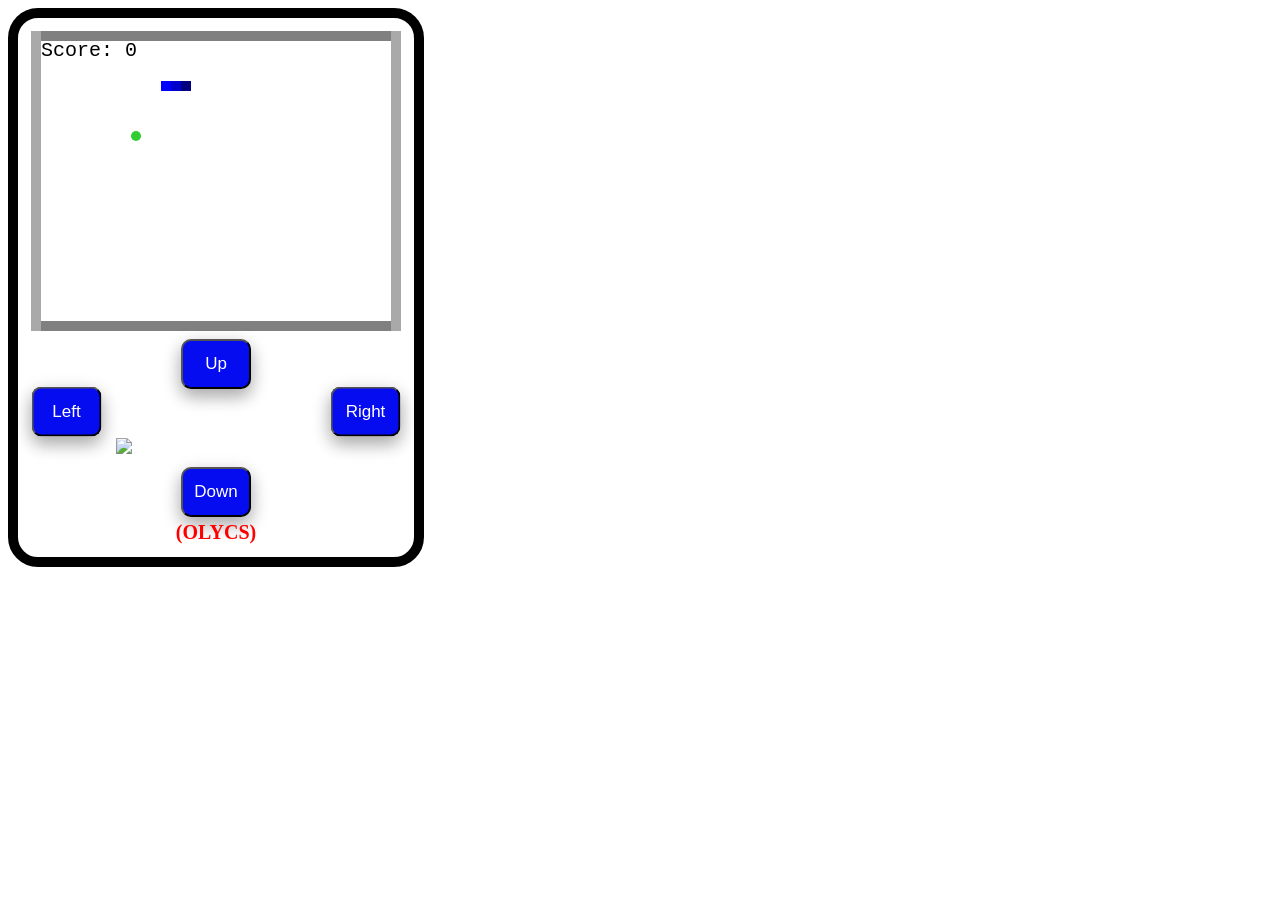
==== index.html @ d9dbe457 "Rename SnakeGame.html to index.html" ====
<!-- Created by Oceanlight -->
<!DOCTYPE html>
<html>
<head>
    <title>Snake Game</title>
    <style>
        body {
            text-align:center;
        }
        button {
            width:70px;
            height:50px;
            background-color: #050cef;
            border-radius:10px;
            color:#FFFFFF;
            text-align: center;
            font-size: 17px;
        }
        button {
          box-shadow: 0 8px 16px 0 rgba(0,0,0,0.2), 0 6px 20px 0 rgba(0,0,0,0.19);
        }
        p {
           font-size:20px;
           font-family: fantasy;
           margin:0px;
        }
        table {
            border:solid 10px black;
            border-radius:30px;
            padding:10px;
            color:red;
        }
        .first {
          transform: translate(-15%, -45%);
          margin-bottom:-20px;
          display: inline-block;
        }
        .mid {
          margin-bottom:-15px;
          margin-top:-10px;
          display: inline-block;
        }
        .last {
            transform: translate(15%, -45%);
           margin-bottom:-20px;
           display: inline-block;
        }
        .AP {
            position: absolute;
            width: 300px;
            height: 115px;
            left: 64px;
            top: 265px;
            display:inline-block;
        }
    </style>
</head>
<body id="Bodys">
    <!-- add this to body tag to disable scrolling:
    scroll="no" style="overflow: hidden" -->
        <table id=Table>
        <tr>
            <th>
                <canvas id="canvas" width="370" height="300" ></canvas>
            </th>
        </tr>
        <tr>
            <th>
                <button id="up" onclick="up()" style="margin-bottom:20px">Up</button><br />
                <button class="first" id="left" onclick="left()" style="margin-right:0px">Left</button>
                <img class="mid" src="https://1.bp.blogspot.com/-qqUxJnW2wKQ/XgIuj7jr20I/AAAAAAAAADY/0uGsP72a6ngSUPjOrxGImH3qEtaG9jkGgCLcBGAsYHQ/s1600/VenomOcean.png" width="200px">
                <button class="last" id="right" onclick="right()" style="margin-left:0px">Right</button><br />
            </th>
        </tr>
        <tr>
            <th>
                <button id="down" onclick="down()" style="margin-top:20px">Down</button>
            </th>
        </tr>
        <tr>
            <th>
                <p id="highScore">(OLYCS)</p>
            </th>
        </tr>
    </table>
    <script src="https://code.jquery.com/jquery-2.1.0.js"></script>
    
    <script>
        
        // to clear localStorage
        // localStorage.removeItem("highScore");
        
            var highScore = 0;
            // if a list is stored
            if (localStorage.highScore) {
                highScore = parseInt(localStorage.highScore);
                document.getElementById("highScore").innerHTML="High Score : "+ highScore;
            }
            
            
            let P=document.createElement("p");
                P.innerHTML="Try Again";
                P.style.width="200px";
                P.style.height="40px"
                P.style.fontSize="30px";
                P.style.fontFamily="fantasy";
                P.style.position="absolute";
                P.style.display="inline-block";
                P.style.left="113px";
                P.style.top="413px";
                P.style.color="#ffffff";
                P.style.border="solid 3px green";
                P.style.borderRadius="50%";
                P.style.backgroundColor="rgb(38,38,38)";
                P.style.userSelect="none";
                P.onclick=newGame;
            // Easy button
            let Radio=document.createElement("input");
                Radio.type="radio";
                Radio.name="Speed";
                Radio.value="1";
                Radio.style.width="50px";
                Radio.style.height="25px"
                Radio.style.fontSize="5px";
                Radio.style.position="absolute";
                Radio.style.display="inline-block";
                Radio.style.left="120px";
                Radio.style.top="620px";
                Radio.style.border="10px";
            // Medium button
            let Radio1=document.createElement("input");
                Radio1.style.cssText=Radio.style.cssText;
                Radio1.type="radio";
                Radio1.name="Speed";
                Radio1.value="2";
                Radio1.checked=true;
                Radio1.style.top="650px";
            // Hard button
            let Radio2=document.createElement("input");
                Radio2.style.cssText=Radio.style.cssText;
                Radio2.type="radio";
                Radio2.name="Speed";
                Radio2.value="3";
                Radio2.style.top="680px";
            // Easy selector
            let Mode=document.createElement("p");
                Mode.style.cssText=P.style.cssText;
                Mode.innerHTML="Easy";
                Mode.style.width="100px";
                Mode.style.height="30px"
                Mode.style.fontSize="25px";
                Mode.style.fontFamily="Consolas, monaco, monospace";
                Mode.style.left="170px";
                Mode.style.top="620px";
                Mode.style.color="#0000FF";
                Mode.style.border="none";
                Mode.style.backgroundColor="white";
            // Normal selector
            let Mode1=document.createElement("p");
                Mode1.style.cssText=Mode.style.cssText;
                Mode1.innerHTML="Normal";
                Mode1.style.top="650px";
            // Hard selector
            let Mode2=document.createElement("p");
                Mode2.style.cssText=Mode.style.cssText;
                Mode2.innerHTML="Hard";
                Mode2.style.top="680px";
            // Speed icon
            let Speed=document.createElement("p");
                Speed.style.cssText=Mode.style.cssText;
                Speed.style.fontSize="30px"
                Speed.innerHTML="Speed :";
                Speed.style.top="590px";
                Speed.style.left="10px";
                Speed.style.width="140px";
                
        // Button event handlers
            let up = function () {
                snake.setDirection("up")
            }
        
            let left = function () {
                snake.setDirection("left")
            }

            let right = function () {
                snake.setDirection("right")
            }

            let down = function () {
                snake.setDirection("down")
            }
        
    
        // Set up canvas
        let canvas = document.getElementById("canvas")
        let ctx = canvas.getContext("2d")
        
        // Get width and height of canvas element
        let width = canvas.width
        let height = canvas.height
        
        // Work out the width and height in blocks
        let blockSize = 10
        let widthInBlocks = width / blockSize
        let heightInBlocks = height / blockSize
        
        // Set score to 0
        var score = 0
        
        // Set the starting score for the background change easter egg
        let kEasterEgg = 15
        
        let backgroundChange = function () {
            // Day to night color gradient array
            let sunset = ["GhostWhite", "Lavender", "Thistle", "MediumPurple", "SlateBlue", "DarkSlateBlue", "DarkBlue", "MidnightBlue"]
            
            // Night to day color gradient array
            let sunrise = ["MidnightBlue", "DarkBlue", "DarkSlateBlue", "SlateBlue", "MediumPurple", "Thistle", "Lavender", "GhostWhite"]
            
            // This is an easter egg (activated in the drawBorder function between score === 15 and 30)
            // Every time an apple is eaten the 'sunset' progresses by one color, changing the background of the game
            if (score <= kEasterEgg + 7) {
                ctx.fillStyle = sunset[score - kEasterEgg]
                ctx.fillRect(0, 0, width, height)
                // When the player reaches 23, the 'sunrise' progresses every time an apple is eaten
            } else if (score >= kEasterEgg + 8) {
                ctx.fillStyle = sunrise[score - (kEasterEgg + 8)]
                ctx.fillRect(0, 0, width, height)
            }
        }
        
        
        
        // Draw a border
        let drawBorder = function () {
            // When score is between 15 and 30, activate the background change
            if (score >= kEasterEgg && score <= kEasterEgg + 15) {
                backgroundChange()
            }

            // Draw a 10px thick border
            ctx.fillStyle = "Gray"
            ctx.fillRect(0, 0, width, blockSize)
            ctx.fillRect(0, height - blockSize, width, blockSize)
            ctx.fillStyle = "DarkGray"
            ctx.fillRect(0, 0, blockSize, height)
            ctx.fillRect(width - blockSize, 0, blockSize, height)
        }
    
        // Draw the current score in top-left corner of canvas
        let drawScore = function () {
            ctx.font = "20px Courier"
            ctx.fillStyle = "Black"
            // set the aligning coordinates to top left corner of text
            ctx.textAlign = "left"
            ctx.textBaseline = "top"
            ctx.fillText("Score: " + score, blockSize, blockSize)
        }
    
        // Clear interval and draw "Game Over" in center of canvas
        let gameOver = function () {
            
            // Set collided to true so that the gameLoop stops being called
            collided = true
            
            ctx.font = "60px Courier"
            ctx.fillStyle = "Black"
            // set the aligning coordinates to the center of text
            ctx.textAlign = "center"
            ctx.textBaseline = "middle"
            // display the game over text
            ctx.fillText("Game Over", width / 2, height / 2)
            
            // display difficulty selectors
            document.getElementById("Table").appendChild(P);
            document.getElementById("Bodys").appendChild(Radio);
            document.getElementById("Bodys").appendChild(Radio1);
            document.getElementById("Bodys").appendChild(Radio2);
            document.getElementById("Bodys").appendChild(Mode);
            document.getElementById("Bodys").appendChild(Mode1);
            document.getElementById("Bodys").appendChild(Mode2);
            document.getElementById("Bodys").appendChild(Speed);
        }
        
        // To draw a circle
        let circle = function (x, y, radius, isFilled) {
            ctx.beginPath()
            ctx.arc(x, y, radius, 0, Math.PI * 2 , true)
            if (isFilled === true) {
                ctx.fill()
            } else {
                ctx.stroke()
            }
        }
    
        // The Block constructor - create a block object in (imaginary) grid
        let Block = function (col, row) {
            this.col = col
            this.row = row
        }
            
        // Draw a square at the block's location
        Block.prototype.drawSquare = function (color) {
            var x = this.col * blockSize
            var y = this.row * blockSize
            ctx.fillStyle = color
            ctx.fillRect(x, y, blockSize, blockSize)
        }
        
        // Draw a circle at the block's location
        Block.prototype.drawCircle = function (color) {
            // optional TODO: use apple image instead
            var centerX = this.col * blockSize + blockSize / 2
            var centerY = this.row * blockSize + blockSize / 2
            ctx.fillStyle = color
            circle(centerX, centerY, blockSize / 2, true)
        }
        
        // Check if block is in same location as another block
        Block.prototype.equal = function (otherBlock) {
             return this.col === otherBlock.col && this.row === otherBlock.row
        }
        
        // The Snake constructor - starts with 3-block-long snake
        let Snake = function () {
            this.segments = [
                 new Block(7, 5),
                 new Block(6, 5),
                 new Block(5, 5)
             ]
           this.direction = "right"
           this.nextDirection = "right"
        }
                   
       // Set initial colors of snake
       Snake.prototype.colors = ["Navy", "MediumBlue", "Blue"]

       // Draw a square for each segment of snake's body
       Snake.prototype.draw = function () {
           for (var i = 0; i < this.segments.length; i++) {
               // optional TODO: shade the snake
               if (i < this.segments.length / 3) {
                   this.segments[i].drawSquare(this.colors[0])
               } else if (i < this.segments.length * 2 / 3) {
                    this.segments[i].drawSquare(this.colors[1])
               } else {
                    this.segments[i].drawSquare(this.colors[2])
               }
           }
       }
                
       // Create a new head and add it to the beginning of the snake to move the snake in its current direction
       Snake.prototype.move = function() {
           var head = this.segments[0]
           var newHead
            
           this.direction = this.nextDirection
           
           if (this.direction === "right") {
               newHead = new Block(head.col + 1, head.row)
           } else if (this.direction === "left") {
               newHead = new Block(head.col - 1, head.row)
           } else if (this.direction === "down") {
               newHead = new Block(head.col, head.row + 1)
           } else if (this.direction === "up") {
               newHead = new Block(head.col, head.row - 1)
           }
                   
           if (this.checkCollision(newHead)) {
               gameOver()
               return
           }
                   
           this.segments.unshift(newHead)
                   
           // If snake is on apple, move it and increment the score
           if (newHead.equal(apple.position)) {
               score++
               apple.move()
               
               // If the score is higher than the high score, update the high score
               if (score >= highScore) {
                   highScore = score;
                   // update the local storage with the new high score
                   localStorage.highScore = highScore.toString();
                   document.getElementById("highScore").innerHTML="High Score : " + highScore;
                }
                // Speed up game every time an apple is eaten until the animationTime is 50
                if (animationTime > 80) {
                    animationTime -= 5
                }
           } else {
               // The snake's length dosen't change
               this.segments.pop()
           }
       }
                   
       // Check if snake's new head has collided with the wall or itself
       Snake.prototype.checkCollision = function(head) {
           var rightCollision = (head.col === widthInBlocks - 1)
           var leftCollision = (head.col === 0)
           var bottomCollision = (head.row === heightInBlocks - 1)
           var topCollision = (head.row === 0)
                   
           var wallCollision =  rightCollision || leftCollision || bottomCollision || topCollision
           
           var selfCollision = false
                   for (var i = 0; i < this.segments.length; i++) {
               if (head.equal(this.segments[i])) {
                   selfCollision = true
               }
           }
                   
           return wallCollision || selfCollision
       }
                   
       // Set snake's direction based on the keyboard
       Snake.prototype.setDirection = function (newDirection) {
           if (this.direction === "left" && newDirection === "right") {
           return
           } else if (this.direction === "right" && newDirection === "left") {
           return
           } else if (this.direction === "down" && newDirection === "up") {
           return
           } else if (this.direction === "up" && newDirection === "down") {
           return
           }
       
           this.nextDirection = newDirection
       }
                   
       // The Apple constructor
       let Apple = function () {
           this.position = new Block(10, 10)
       }

       // Draw the apple on the canvas at it's current location
       Apple.prototype.draw = function () {
           this.position.drawCircle("LimeGreen")
       }
       
       // Set a new random location [between the borders] for the Apple
       Apple.prototype.move = function () {
           var randomCol = Math.floor(Math.random() * (widthInBlocks - 2)) + 1
           var randomRow = Math.floor(Math.random() * (heightInBlocks - 2)) + 1
           this.position = new Block(randomCol, randomRow)
       }
       
       // Create snake and apple objects
       var snake = new Snake
       var apple = new Apple
                                 

       var collided = false
       // Set the interval at which the game runs
       var animationTime = 130
       let gameLoop = function () {
       
           if (collided === false) {
           
               ctx.clearRect(0, 0, width, height)
               drawBorder()
               drawScore()
               snake.move()
               snake.draw()
               apple.draw()
            
               // When the score reaches 5, change the snake's colors
               if (score === 5) {
                   snake.colors = ["Blue" , "Indigo", "BlueViolet"]
               // When the score reaches 10, change the snake's colors
               } else if (score === 10) {
                   snake.colors = ["Red", "Orange", "Yellow"]
               }
          
               setTimeout(gameLoop, animationTime)
           }
       
        
       }
                          
       // Start the game
       gameLoop()

       // Convert keycodes into directions
       let directions = {
           37: "left",
           38: "up",
           39: "right",
           40: "down"
       }
                   
       // The keydown event handler - handling arrow key presses
       $("body").keydown(function (event) {
         var newDirection = directions[event.keyCode]
         if (newDirection !== undefined) {
         snake.setDirection(newDirection)
         }
       })
       
       // Restart game
        function newGame(){
            if (collided === true) {
                // reset snake
                snake.segments = [
                     new Block(7, 5),
                     new Block(6, 5),
                     new Block(5, 5)
                 ]
                   snake.direction = "right"
                   snake.nextDirection = "right"
                // reset snake colors
                snake.colors = ["Navy", "MediumBlue", "Blue"]
                // reset score
                let X = 0;
                if (Radio1.checked === true) {
                    X = 130;
                }
                else if (Radio2.checked === true) {
                    X = 70;
                }
                else {
                    X = 180;
                }
                score = 0
                // reset animation time according to selected difficulty
                animationTime = X
                
                // remove the difficulty selector elements
                P.remove();
                Radio.remove();
                Radio1.remove();
                Radio2.remove();
                Mode.remove();
                Mode1.remove();
                Mode2.remove();
                Speed.remove();
                
                // set collided to false (so gameLoop can run)
                collided = false
                // rerun game loop
                gameLoop()
            }
        }
    </script>
</body>
</html>
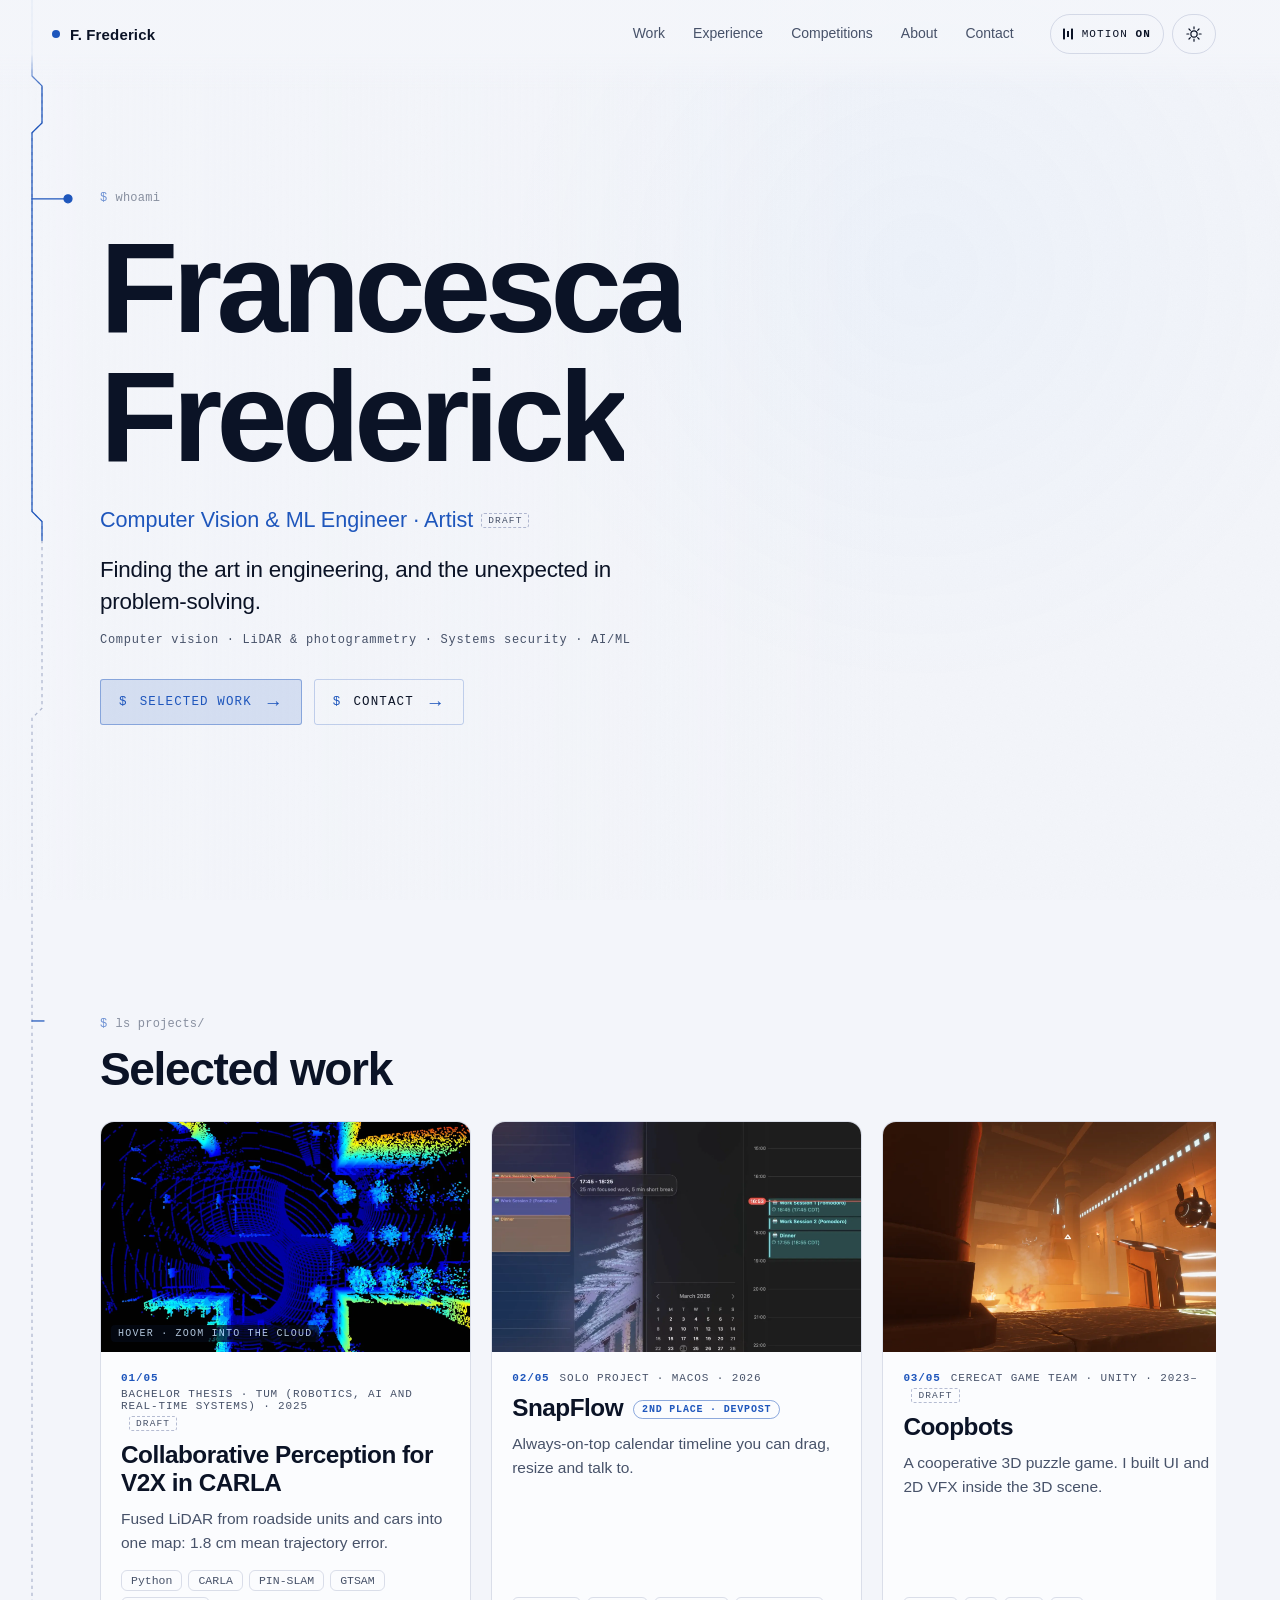
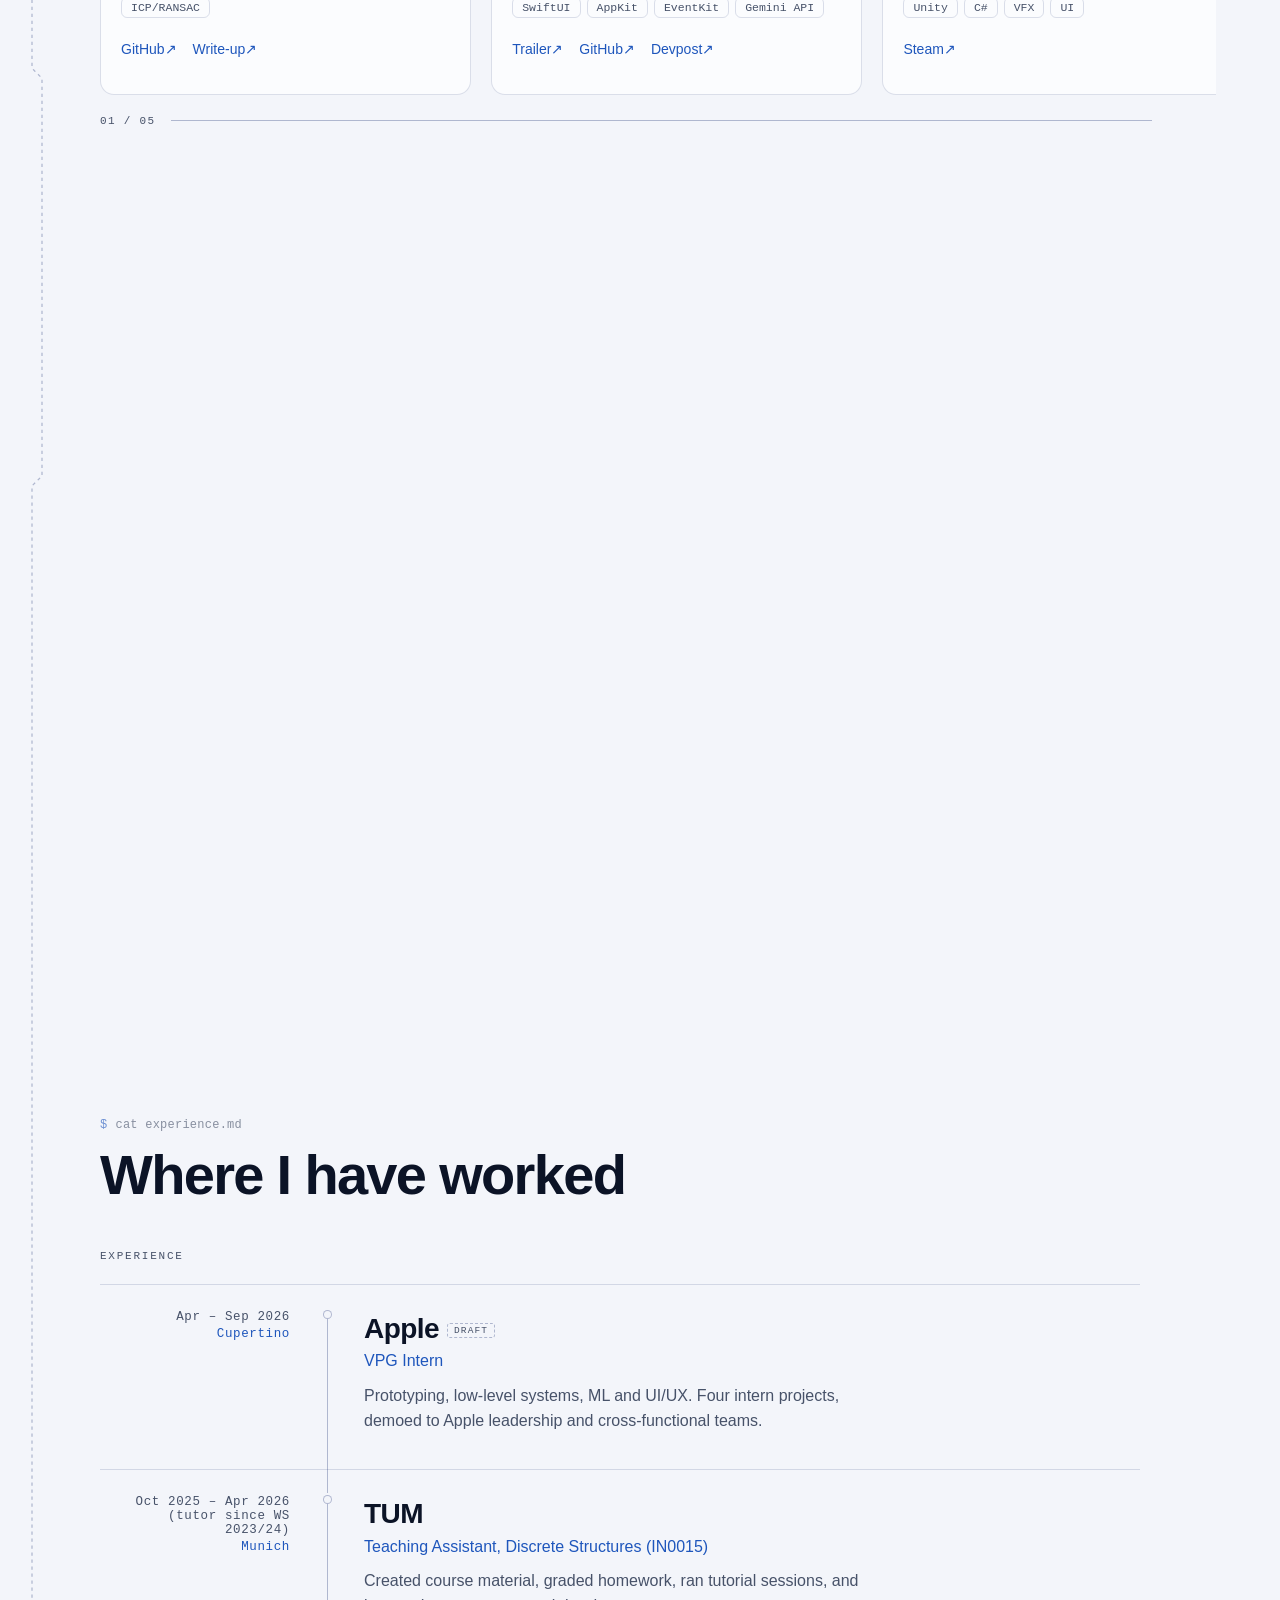
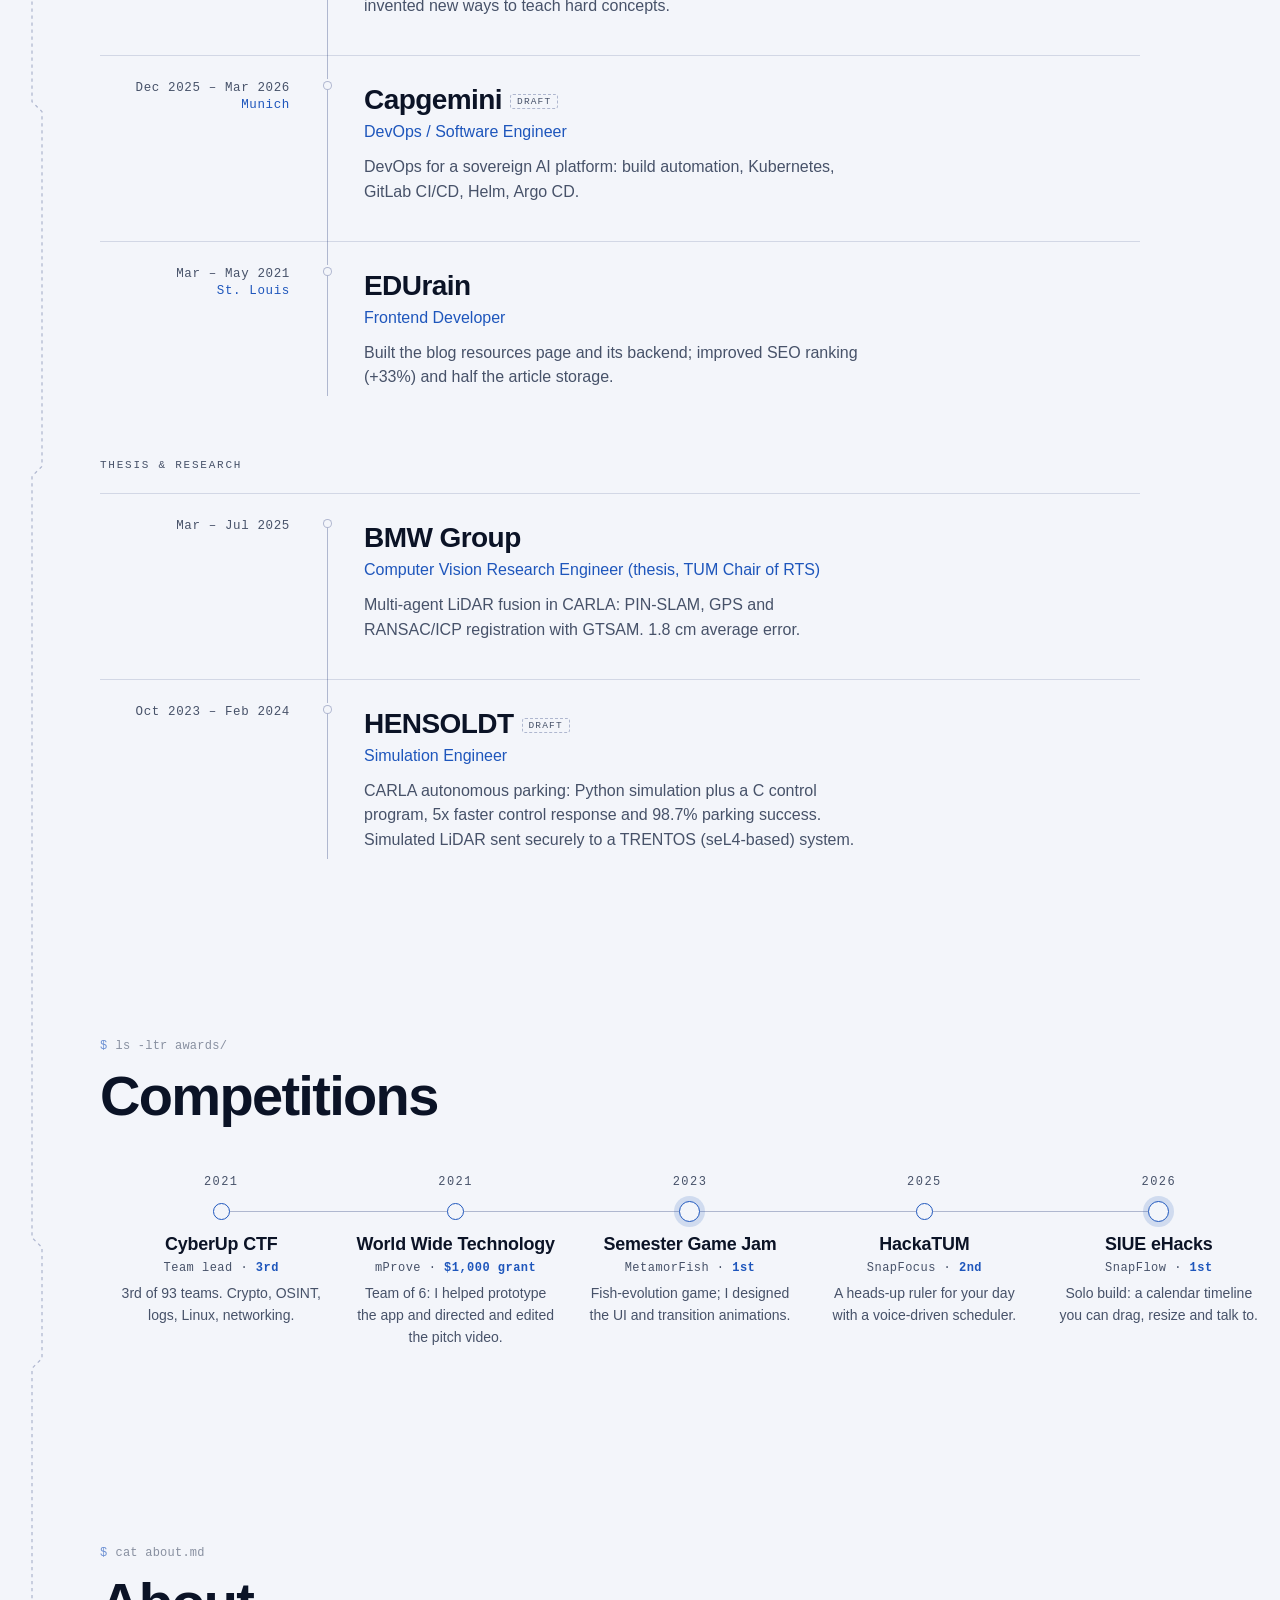
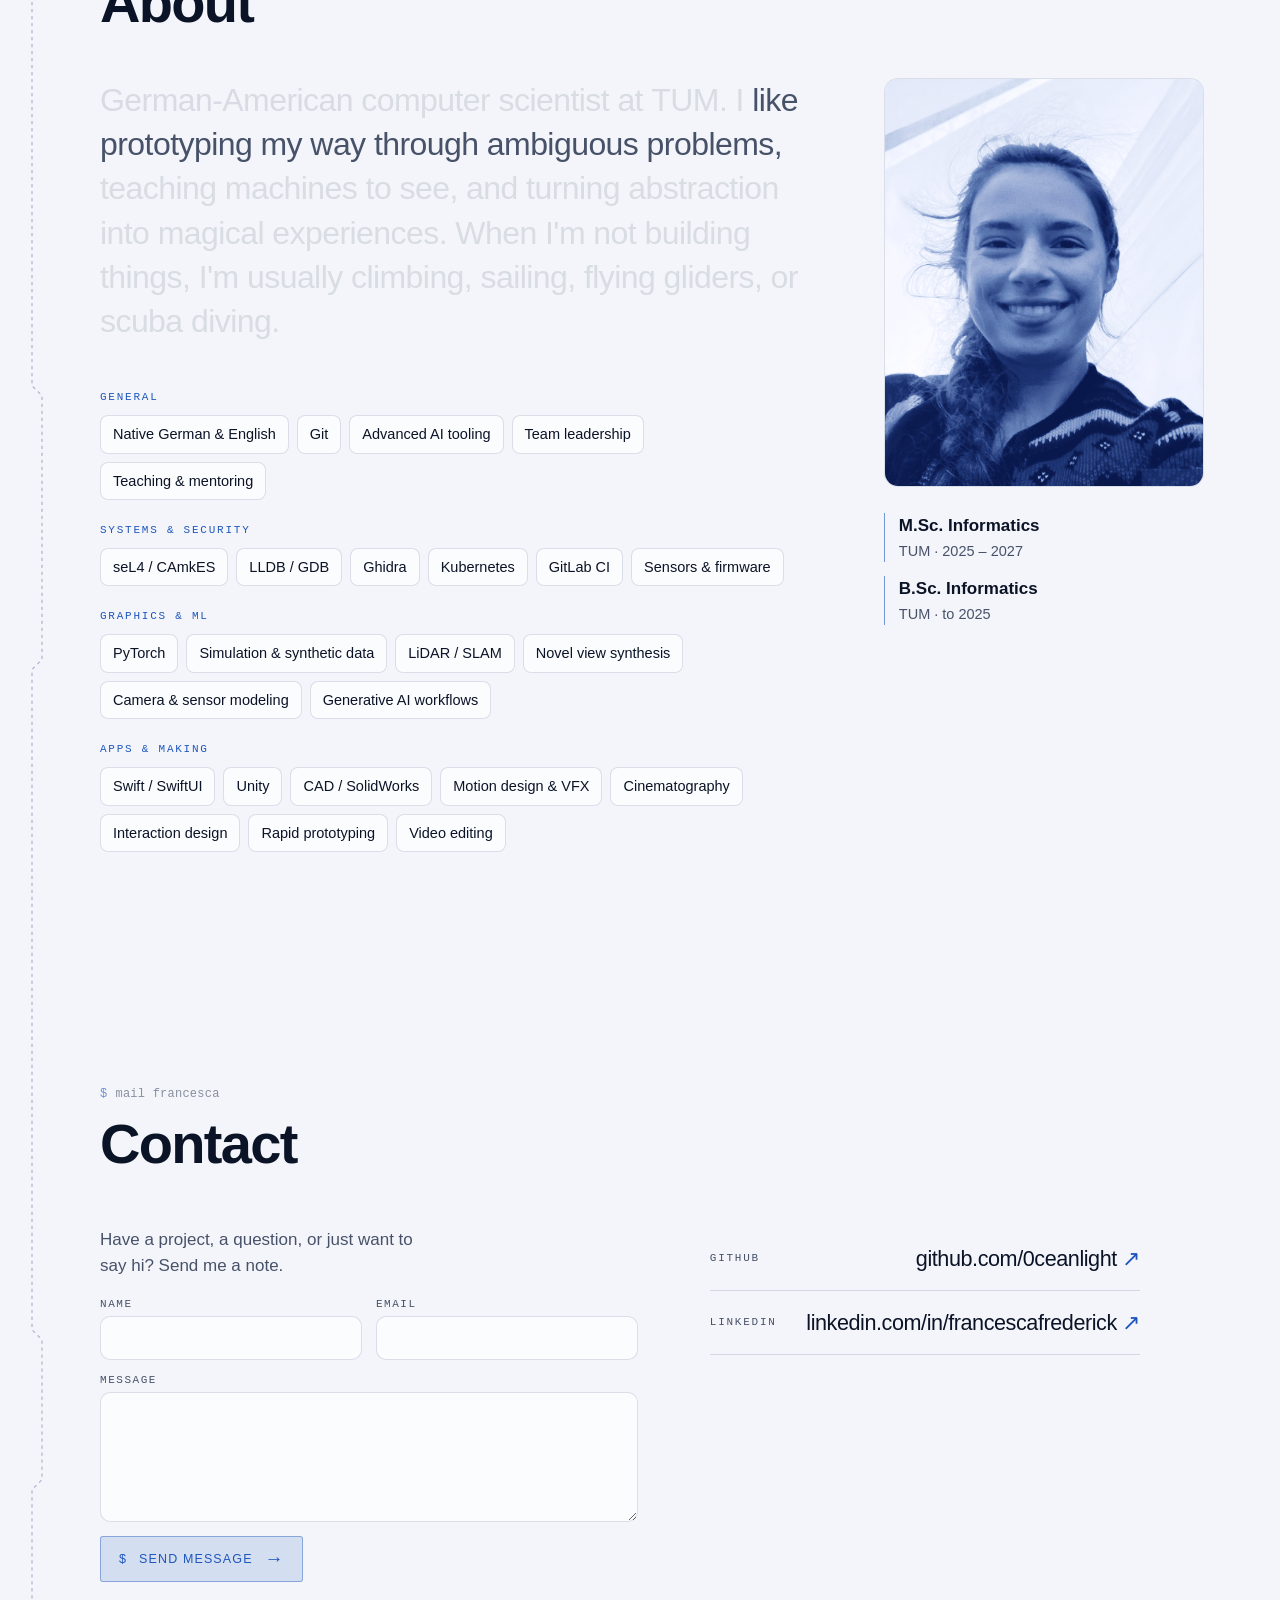
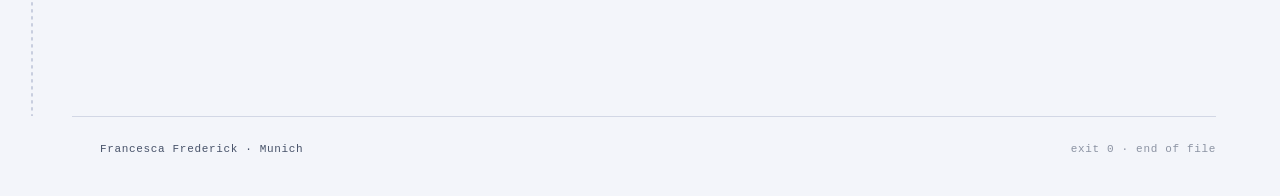
==== commit 0820a62a: "New portfolio site (Signal v4); old snake game moved to /snakegame Co-Authored-By: Claude Sonnet 5.5" ====
--- a/index.html
+++ b/index.html
@@ -1,548 +1,86 @@
-<!-- Created by Oceanlight -->
-<!DOCTYPE html>
-<html>
+<!doctype html>
+<html lang="en" data-theme="dark">
 <head>
-    <title>Snake Game</title>
-    <style>
-        body {
-            text-align:center;
-        }
-        button {
-            width:70px;
-            height:50px;
-            background-color: #050cef;
-            border-radius:10px;
-            color:#FFFFFF;
-            text-align: center;
-            font-size: 17px;
-        }
-        button {
-          box-shadow: 0 8px 16px 0 rgba(0,0,0,0.2), 0 6px 20px 0 rgba(0,0,0,0.19);
-        }
-        p {
-           font-size:20px;
-           font-family: fantasy;
-           margin:0px;
-        }
-        table {
-            border:solid 10px black;
-            border-radius:30px;
-            padding:10px;
-            color:red;
-        }
-        .first {
-          transform: translate(-15%, -45%);
-          margin-bottom:-20px;
-          display: inline-block;
-        }
-        .mid {
-          margin-bottom:-15px;
-          margin-top:-10px;
-          display: inline-block;
-        }
-        .last {
-            transform: translate(15%, -45%);
-           margin-bottom:-20px;
-           display: inline-block;
-        }
-        .AP {
-            position: absolute;
-            width: 300px;
-            height: 115px;
-            left: 64px;
-            top: 265px;
-            display:inline-block;
-        }
-    </style>
+<meta charset="utf-8">
+<meta name="viewport" content="width=device-width, initial-scale=1">
+<title>Francesca Frederick · Signal v4</title>
+<meta name="description" content="Portfolio of Francesca Frederick: computer vision, LiDAR and machine learning engineer, and artist.">
+<meta name="darkreader-lock">
+<meta name="color-scheme" content="dark light">
+<meta name="theme-color" content="#070b16">
+<script>
+  // set theme before first paint
+  (function () {
+    var t = null;
+    try { t = localStorage.getItem('sg2-theme'); } catch (e) {}
+    if (t !== 'light' && t !== 'dark') t = matchMedia('(prefers-color-scheme: light)').matches ? 'light' : 'dark';
+    document.documentElement.setAttribute('data-theme', t);
+    var reduce = matchMedia('(prefers-reduced-motion: reduce)').matches, m = null;
+    try { m = localStorage.getItem('sg2-motion'); } catch (e) {}
+    if (m ? m === 'on' : !reduce) document.documentElement.classList.add('anim');
+  })();
+</script>
+  <script type="module" crossorigin src="/assets/index-SpzlNB2s.js"></script>
+  <link rel="stylesheet" crossorigin href="/assets/index-BoSGqwDz.css">
 </head>
-<body id="Bodys">
-    <!-- add this to body tag to disable scrolling:
-    scroll="no" style="overflow: hidden" -->
-        <table id=Table>
-        <tr>
-            <th>
-                <canvas id="canvas" width="370" height="300" ></canvas>
-            </th>
-        </tr>
-        <tr>
-            <th>
-                <button id="up" onclick="up()" style="margin-bottom:20px">Up</button><br />
-                <button class="first" id="left" onclick="left()" style="margin-right:0px">Left</button>
-                <img class="mid" src="https://1.bp.blogspot.com/-qqUxJnW2wKQ/XgIuj7jr20I/AAAAAAAAADY/0uGsP72a6ngSUPjOrxGImH3qEtaG9jkGgCLcBGAsYHQ/s1600/VenomOcean.png" width="200px">
-                <button class="last" id="right" onclick="right()" style="margin-left:0px">Right</button><br />
-            </th>
-        </tr>
-        <tr>
-            <th>
-                <button id="down" onclick="down()" style="margin-top:20px">Down</button>
-            </th>
-        </tr>
-        <tr>
-            <th>
-                <p id="highScore">(OLYCS)</p>
-            </th>
-        </tr>
-    </table>
-    <script src="https://code.jquery.com/jquery-2.1.0.js"></script>
-    
-    <script>
-        
-        // to clear localStorage
-        // localStorage.removeItem("highScore");
-        
-            var highScore = 0;
-            // if a list is stored
-            if (localStorage.highScore) {
-                highScore = parseInt(localStorage.highScore);
-                document.getElementById("highScore").innerHTML="High Score : "+ highScore;
-            }
-            
-            
-            let P=document.createElement("p");
-                P.innerHTML="Try Again";
-                P.style.width="200px";
-                P.style.height="40px"
-                P.style.fontSize="30px";
-                P.style.fontFamily="fantasy";
-                P.style.position="absolute";
-                P.style.display="inline-block";
-                P.style.left="113px";
-                P.style.top="413px";
-                P.style.color="#ffffff";
-                P.style.border="solid 3px green";
-                P.style.borderRadius="50%";
-                P.style.backgroundColor="rgb(38,38,38)";
-                P.style.userSelect="none";
-                P.onclick=newGame;
-            // Easy button
-            let Radio=document.createElement("input");
-                Radio.type="radio";
-                Radio.name="Speed";
-                Radio.value="1";
-                Radio.style.width="50px";
-                Radio.style.height="25px"
-                Radio.style.fontSize="5px";
-                Radio.style.position="absolute";
-                Radio.style.display="inline-block";
-                Radio.style.left="120px";
-                Radio.style.top="620px";
-                Radio.style.border="10px";
-            // Medium button
-            let Radio1=document.createElement("input");
-                Radio1.style.cssText=Radio.style.cssText;
-                Radio1.type="radio";
-                Radio1.name="Speed";
-                Radio1.value="2";
-                Radio1.checked=true;
-                Radio1.style.top="650px";
-            // Hard button
-            let Radio2=document.createElement("input");
-                Radio2.style.cssText=Radio.style.cssText;
-                Radio2.type="radio";
-                Radio2.name="Speed";
-                Radio2.value="3";
-                Radio2.style.top="680px";
-            // Easy selector
-            let Mode=document.createElement("p");
-                Mode.style.cssText=P.style.cssText;
-                Mode.innerHTML="Easy";
-                Mode.style.width="100px";
-                Mode.style.height="30px"
-                Mode.style.fontSize="25px";
-                Mode.style.fontFamily="Consolas, monaco, monospace";
-                Mode.style.left="170px";
-                Mode.style.top="620px";
-                Mode.style.color="#0000FF";
-                Mode.style.border="none";
-                Mode.style.backgroundColor="white";
-            // Normal selector
-            let Mode1=document.createElement("p");
-                Mode1.style.cssText=Mode.style.cssText;
-                Mode1.innerHTML="Normal";
-                Mode1.style.top="650px";
-            // Hard selector
-            let Mode2=document.createElement("p");
-                Mode2.style.cssText=Mode.style.cssText;
-                Mode2.innerHTML="Hard";
-                Mode2.style.top="680px";
-            // Speed icon
-            let Speed=document.createElement("p");
-                Speed.style.cssText=Mode.style.cssText;
-                Speed.style.fontSize="30px"
-                Speed.innerHTML="Speed :";
-                Speed.style.top="590px";
-                Speed.style.left="10px";
-                Speed.style.width="140px";
-                
-        // Button event handlers
-            let up = function () {
-                snake.setDirection("up")
-            }
-        
-            let left = function () {
-                snake.setDirection("left")
-            }
+<body>
+<a class="skip" href="#main">Skip to content</a>
 
-            let right = function () {
-                snake.setDirection("right")
-            }
+<!-- fixed backdrop, all BEHIND content: one ambient glow (two layers cross-faded), point cloud, grain, text scrim -->
+<div class="glow" aria-hidden="true"><i id="gA"></i><i id="gB"></i></div>
+<canvas id="field" aria-hidden="true"></canvas>
+<div class="grain" aria-hidden="true"></div>
+<div class="veil" aria-hidden="true"></div>
+<canvas id="trail" aria-hidden="true"></canvas>
 
-            let down = function () {
-                snake.setDirection("down")
-            }
-        
-    
-        // Set up canvas
-        let canvas = document.getElementById("canvas")
-        let ctx = canvas.getContext("2d")
-        
-        // Get width and height of canvas element
-        let width = canvas.width
-        let height = canvas.height
-        
-        // Work out the width and height in blocks
-        let blockSize = 10
-        let widthInBlocks = width / blockSize
-        let heightInBlocks = height / blockSize
-        
-        // Set score to 0
-        var score = 0
-        
-        // Set the starting score for the background change easter egg
-        let kEasterEgg = 15
-        
-        let backgroundChange = function () {
-            // Day to night color gradient array
-            let sunset = ["GhostWhite", "Lavender", "Thistle", "MediumPurple", "SlateBlue", "DarkSlateBlue", "DarkBlue", "MidnightBlue"]
-            
-            // Night to day color gradient array
-            let sunrise = ["MidnightBlue", "DarkBlue", "DarkSlateBlue", "SlateBlue", "MediumPurple", "Thistle", "Lavender", "GhostWhite"]
-            
-            // This is an easter egg (activated in the drawBorder function between score === 15 and 30)
-            // Every time an apple is eaten the 'sunset' progresses by one color, changing the background of the game
-            if (score <= kEasterEgg + 7) {
-                ctx.fillStyle = sunset[score - kEasterEgg]
-                ctx.fillRect(0, 0, width, height)
-                // When the player reaches 23, the 'sunrise' progresses every time an apple is eaten
-            } else if (score >= kEasterEgg + 8) {
-                ctx.fillStyle = sunrise[score - (kEasterEgg + 8)]
-                ctx.fillRect(0, 0, width, height)
-            }
-        }
-        
-        
-        
-        // Draw a border
-        let drawBorder = function () {
-            // When score is between 15 and 30, activate the background change
-            if (score >= kEasterEgg && score <= kEasterEgg + 15) {
-                backgroundChange()
-            }
+<!-- edge-detection filter for the image hover -->
+<svg width="0" height="0" style="position:absolute" aria-hidden="true" focusable="false">
+  <filter id="edge" color-interpolation-filters="sRGB" x="0" y="0" width="100%" height="100%">
+    <feColorMatrix type="matrix" values="0.33 0.33 0.33 0 0  0.33 0.33 0.33 0 0  0.33 0.33 0.33 0 0  0 0 0 1 0"/>
+    <feConvolveMatrix order="3" kernelMatrix="-1 -1 -1 -1 8 -1 -1 -1 -1" divisor="1" bias="0" preserveAlpha="true"/>
+    <feComponentTransfer><feFuncR type="linear" slope="2.2" intercept="0"/><feFuncG type="linear" slope="4.5" intercept="0"/><feFuncB type="linear" slope="5" intercept="0"/></feComponentTransfer>
+  </filter>
+</svg>
+<!-- duotone filters for the portrait: navy shadows -> blue highlights, extra contrast -->
+<svg width="0" height="0" style="position:absolute" aria-hidden="true" focusable="false">
+  <filter id="duo" color-interpolation-filters="sRGB"><feColorMatrix type="matrix" values="0.3 0.59 0.11 0 0  0.3 0.59 0.11 0 0  0.3 0.59 0.11 0 0  0 0 0 1 0"/>
+    <feComponentTransfer><feFuncR type="table" tableValues="0.02 0.05 0.15 0.45 0.78 0.9"/><feFuncG type="table" tableValues="0.04 0.09 0.26 0.62 0.88 0.95"/><feFuncB type="table" tableValues="0.1 0.2 0.45 0.85 1 1"/></feComponentTransfer></filter>
+  <filter id="duo-l" color-interpolation-filters="sRGB"><feColorMatrix type="matrix" values="0.3 0.59 0.11 0 0  0.3 0.59 0.11 0 0  0.3 0.59 0.11 0 0  0 0 0 1 0"/>
+    <feComponentTransfer><feFuncR type="table" tableValues="0.05 0.12 0.4 0.82 0.97"/><feFuncG type="table" tableValues="0.1 0.2 0.5 0.86 0.97"/><feFuncB type="table" tableValues="0.28 0.42 0.72 0.94 1"/></feComponentTransfer></filter>
+</svg>
 
-            // Draw a 10px thick border
-            ctx.fillStyle = "Gray"
-            ctx.fillRect(0, 0, width, blockSize)
-            ctx.fillRect(0, height - blockSize, width, blockSize)
-            ctx.fillStyle = "DarkGray"
-            ctx.fillRect(0, 0, blockSize, height)
-            ctx.fillRect(width - blockSize, 0, blockSize, height)
-        }
-    
-        // Draw the current score in top-left corner of canvas
-        let drawScore = function () {
-            ctx.font = "20px Courier"
-            ctx.fillStyle = "Black"
-            // set the aligning coordinates to top left corner of text
-            ctx.textAlign = "left"
-            ctx.textBaseline = "top"
-            ctx.fillText("Score: " + score, blockSize, blockSize)
-        }
-    
-        // Clear interval and draw "Game Over" in center of canvas
-        let gameOver = function () {
-            
-            // Set collided to true so that the gameLoop stops being called
-            collided = true
-            
-            ctx.font = "60px Courier"
-            ctx.fillStyle = "Black"
-            // set the aligning coordinates to the center of text
-            ctx.textAlign = "center"
-            ctx.textBaseline = "middle"
-            // display the game over text
-            ctx.fillText("Game Over", width / 2, height / 2)
-            
-            // display difficulty selectors
-            document.getElementById("Table").appendChild(P);
-            document.getElementById("Bodys").appendChild(Radio);
-            document.getElementById("Bodys").appendChild(Radio1);
-            document.getElementById("Bodys").appendChild(Radio2);
-            document.getElementById("Bodys").appendChild(Mode);
-            document.getElementById("Bodys").appendChild(Mode1);
-            document.getElementById("Bodys").appendChild(Mode2);
-            document.getElementById("Bodys").appendChild(Speed);
-        }
-        
-        // To draw a circle
-        let circle = function (x, y, radius, isFilled) {
-            ctx.beginPath()
-            ctx.arc(x, y, radius, 0, Math.PI * 2 , true)
-            if (isFilled === true) {
-                ctx.fill()
-            } else {
-                ctx.stroke()
-            }
-        }
-    
-        // The Block constructor - create a block object in (imaginary) grid
-        let Block = function (col, row) {
-            this.col = col
-            this.row = row
-        }
-            
-        // Draw a square at the block's location
-        Block.prototype.drawSquare = function (color) {
-            var x = this.col * blockSize
-            var y = this.row * blockSize
-            ctx.fillStyle = color
-            ctx.fillRect(x, y, blockSize, blockSize)
-        }
-        
-        // Draw a circle at the block's location
-        Block.prototype.drawCircle = function (color) {
-            // optional TODO: use apple image instead
-            var centerX = this.col * blockSize + blockSize / 2
-            var centerY = this.row * blockSize + blockSize / 2
-            ctx.fillStyle = color
-            circle(centerX, centerY, blockSize / 2, true)
-        }
-        
-        // Check if block is in same location as another block
-        Block.prototype.equal = function (otherBlock) {
-             return this.col === otherBlock.col && this.row === otherBlock.row
-        }
-        
-        // The Snake constructor - starts with 3-block-long snake
-        let Snake = function () {
-            this.segments = [
-                 new Block(7, 5),
-                 new Block(6, 5),
-                 new Block(5, 5)
-             ]
-           this.direction = "right"
-           this.nextDirection = "right"
-        }
-                   
-       // Set initial colors of snake
-       Snake.prototype.colors = ["Navy", "MediumBlue", "Blue"]
+<header class="nav" id="nav">
+  <a class="brand" href="#top" aria-label="Francesca Frederick, top"><span class="mark" aria-hidden="true"></span><span class="bt">F. Frederick</span></a>
+  <nav class="navlinks" aria-label="Sections">
+    <a href="#work">Work</a><a href="#experience">Experience</a><a href="#competitions">Competitions</a><a href="#about">About</a><a href="#contact">Contact</a>
+  </nav>
+  <div class="tools">
+    <button class="tool motion-toggle" id="motionToggle" type="button" aria-pressed="true" aria-label="Motion">
+      <span class="ico" aria-hidden="true"><i></i><i></i><i></i></span><span class="lbl">Motion <b id="motionState">on</b></span>
+    </button>
+    <button class="tool theme-toggle" id="themeToggle" type="button" aria-label="Switch to light theme">
+      <svg viewBox="0 0 24 24" width="18" height="18" aria-hidden="true" focusable="false"><circle cx="12" cy="12" r="4.2" fill="none" stroke="currentColor" stroke-width="1.6"/><path d="M12 2.5v2.6M12 18.9v2.6M2.5 12h2.6M18.9 12h2.6M5.3 5.3l1.8 1.8M16.9 16.9l1.8 1.8M5.3 18.7l1.8-1.8M16.9 7.1l1.8-1.8" stroke="currentColor" stroke-width="1.6" stroke-linecap="round"/></svg>
+    </button>
+    <button class="tool menu-btn" id="menuBtn" type="button" aria-expanded="false" aria-controls="menu" aria-label="Open menu"><span></span><span></span></button>
+  </div>
+</header>
 
-       // Draw a square for each segment of snake's body
-       Snake.prototype.draw = function () {
-           for (var i = 0; i < this.segments.length; i++) {
-               // optional TODO: shade the snake
-               if (i < this.segments.length / 3) {
-                   this.segments[i].drawSquare(this.colors[0])
-               } else if (i < this.segments.length * 2 / 3) {
-                    this.segments[i].drawSquare(this.colors[1])
-               } else {
-                    this.segments[i].drawSquare(this.colors[2])
-               }
-           }
-       }
-                
-       // Create a new head and add it to the beginning of the snake to move the snake in its current direction
-       Snake.prototype.move = function() {
-           var head = this.segments[0]
-           var newHead
-            
-           this.direction = this.nextDirection
-           
-           if (this.direction === "right") {
-               newHead = new Block(head.col + 1, head.row)
-           } else if (this.direction === "left") {
-               newHead = new Block(head.col - 1, head.row)
-           } else if (this.direction === "down") {
-               newHead = new Block(head.col, head.row + 1)
-           } else if (this.direction === "up") {
-               newHead = new Block(head.col, head.row - 1)
-           }
-                   
-           if (this.checkCollision(newHead)) {
-               gameOver()
-               return
-           }
-                   
-           this.segments.unshift(newHead)
-                   
-           // If snake is on apple, move it and increment the score
-           if (newHead.equal(apple.position)) {
-               score++
-               apple.move()
-               
-               // If the score is higher than the high score, update the high score
-               if (score >= highScore) {
-                   highScore = score;
-                   // update the local storage with the new high score
-                   localStorage.highScore = highScore.toString();
-                   document.getElementById("highScore").innerHTML="High Score : " + highScore;
-                }
-                // Speed up game every time an apple is eaten until the animationTime is 50
-                if (animationTime > 80) {
-                    animationTime -= 5
-                }
-           } else {
-               // The snake's length dosen't change
-               this.segments.pop()
-           }
-       }
-                   
-       // Check if snake's new head has collided with the wall or itself
-       Snake.prototype.checkCollision = function(head) {
-           var rightCollision = (head.col === widthInBlocks - 1)
-           var leftCollision = (head.col === 0)
-           var bottomCollision = (head.row === heightInBlocks - 1)
-           var topCollision = (head.row === 0)
-                   
-           var wallCollision =  rightCollision || leftCollision || bottomCollision || topCollision
-           
-           var selfCollision = false
-                   for (var i = 0; i < this.segments.length; i++) {
-               if (head.equal(this.segments[i])) {
-                   selfCollision = true
-               }
-           }
-                   
-           return wallCollision || selfCollision
-       }
-                   
-       // Set snake's direction based on the keyboard
-       Snake.prototype.setDirection = function (newDirection) {
-           if (this.direction === "left" && newDirection === "right") {
-           return
-           } else if (this.direction === "right" && newDirection === "left") {
-           return
-           } else if (this.direction === "down" && newDirection === "up") {
-           return
-           } else if (this.direction === "up" && newDirection === "down") {
-           return
-           }
-       
-           this.nextDirection = newDirection
-       }
-                   
-       // The Apple constructor
-       let Apple = function () {
-           this.position = new Block(10, 10)
-       }
+<div class="menu" id="menu" aria-hidden="true" inert>
+  <nav aria-label="Mobile sections">
+    <a href="#work"><i>02</i>Work</a>
+    <a href="#experience"><i>03</i>Experience</a>
+    <a href="#competitions"><i>04</i>Competitions</a>
+    <a href="#about"><i>05</i>About</a>
+    <a href="#contact"><i>06</i>Contact</a>
+  </nav>
+</div>
 
-       // Draw the apple on the canvas at it's current location
-       Apple.prototype.draw = function () {
-           this.position.drawCircle("LimeGreen")
-       }
-       
-       // Set a new random location [between the borders] for the Apple
-       Apple.prototype.move = function () {
-           var randomCol = Math.floor(Math.random() * (widthInBlocks - 2)) + 1
-           var randomRow = Math.floor(Math.random() * (heightInBlocks - 2)) + 1
-           this.position = new Block(randomCol, randomRow)
-       }
-       
-       // Create snake and apple objects
-       var snake = new Snake
-       var apple = new Apple
-                                 
+<div class="page" id="page">
+  <!-- left rail: the Blueprint circuit, built once by main.js -->
+  <svg class="circuit" id="circuit" aria-hidden="true" focusable="false"></svg>
+  <main id="main"></main>
+  <footer class="foot" id="foot"></footer>
+</div>
 
-       var collided = false
-       // Set the interval at which the game runs
-       var animationTime = 130
-       let gameLoop = function () {
-       
-           if (collided === false) {
-           
-               ctx.clearRect(0, 0, width, height)
-               drawBorder()
-               drawScore()
-               snake.move()
-               snake.draw()
-               apple.draw()
-            
-               // When the score reaches 5, change the snake's colors
-               if (score === 5) {
-                   snake.colors = ["Blue" , "Indigo", "BlueViolet"]
-               // When the score reaches 10, change the snake's colors
-               } else if (score === 10) {
-                   snake.colors = ["Red", "Orange", "Yellow"]
-               }
-          
-               setTimeout(gameLoop, animationTime)
-           }
-       
-        
-       }
-                          
-       // Start the game
-       gameLoop()
-
-       // Convert keycodes into directions
-       let directions = {
-           37: "left",
-           38: "up",
-           39: "right",
-           40: "down"
-       }
-                   
-       // The keydown event handler - handling arrow key presses
-       $("body").keydown(function (event) {
-         var newDirection = directions[event.keyCode]
-         if (newDirection !== undefined) {
-         snake.setDirection(newDirection)
-         }
-       })
-       
-       // Restart game
-        function newGame(){
-            if (collided === true) {
-                // reset snake
-                snake.segments = [
-                     new Block(7, 5),
-                     new Block(6, 5),
-                     new Block(5, 5)
-                 ]
-                   snake.direction = "right"
-                   snake.nextDirection = "right"
-                // reset snake colors
-                snake.colors = ["Navy", "MediumBlue", "Blue"]
-                // reset score
-                let X = 0;
-                if (Radio1.checked === true) {
-                    X = 130;
-                }
-                else if (Radio2.checked === true) {
-                    X = 70;
-                }
-                else {
-                    X = 180;
-                }
-                score = 0
-                // reset animation time according to selected difficulty
-                animationTime = X
-                
-                // remove the difficulty selector elements
-                P.remove();
-                Radio.remove();
-                Radio1.remove();
-                Radio2.remove();
-                Mode.remove();
-                Mode1.remove();
-                Mode2.remove();
-                Speed.remove();
-                
-                // set collided to false (so gameLoop can run)
-                collided = false
-                // rerun game loop
-                gameLoop()
-            }
-        }
-    </script>
 </body>
 </html>
--- a/assets/index-BoSGqwDz.css
+++ b/assets/index-BoSGqwDz.css
@@ -0,0 +1 @@
+:root{--bg: #070b16;--bg-rgb: 7 11 22;--ink: #e8edf6;--mute: #99a6bc;--card: #0d1424;--line: rgb(150 175 230 / .14);--line2: rgb(150 175 230 / .3);--acc: 122 184 250;--at: rgb(var(--acc));--ga1: .06;--ga2: .03;--grain: .035;--scrim: .7;--gutter: 72px;--pad: clamp(20px, 5vw, 88px);--pl: 28px;--mono: ui-monospace, "SF Mono", SFMono-Regular, Menlo, Consolas, monospace;--sans: ui-sans-serif, -apple-system, BlinkMacSystemFont, "SF Pro Display", "Inter", "Helvetica Neue", Arial, sans-serif;--ease: cubic-bezier(.22, .8, .24, 1);color-scheme:dark}:root[data-theme=light]{--bg: #f3f5fa;--bg-rgb: 243 245 250;--ink: #0b1326;--mute: #475269;--card: #fbfcfe;--line: rgb(20 40 110 / .14);--line2: rgb(20 40 110 / .3);--acc: 30 86 188;--at: rgb(var(--acc));--ga1: .045;--ga2: .022;--grain: .03;--scrim: .72;color-scheme:light}@media(max-width:719px){:root{--gutter: 34px;--pad: 16px}}*{box-sizing:border-box;margin:0;padding:0}html{-webkit-text-size-adjust:100%;overflow-x:clip;background:var(--bg)}html:not(.anim){scroll-behavior:smooth}html.lenis,html.lenis body{height:auto}.lenis.lenis-smooth{scroll-behavior:auto!important}.lenis.lenis-stopped,html.menu-open{overflow:hidden}body{background:var(--bg);color:var(--ink);font:400 17px/1.55 var(--sans);overflow-x:hidden;min-width:320px;-webkit-font-smoothing:antialiased}img{display:block;max-width:100%}a{color:inherit;text-decoration:none}ul,ol{list-style:none}h1,h2,h3,p,li{overflow-wrap:anywhere}:focus-visible{outline:2px solid rgb(var(--acc));outline-offset:3px;border-radius:3px}.sr{position:absolute;width:1px;height:1px;overflow:hidden;clip-path:inset(50%);white-space:nowrap}.skip{position:fixed;left:12px;top:-60px;z-index:100;background:var(--ink);color:var(--bg);padding:12px 16px;border-radius:6px}.skip:focus{top:12px}.theme-fade,.theme-fade *{transition:background-color .5s,color .5s,border-color .5s!important}.glow{position:fixed;top:0;right:0;bottom:0;left:0;z-index:0;pointer-events:none;overflow:hidden}.glow i{position:absolute;left:0;top:0;width:66vmax;height:66vmax;border-radius:50%;opacity:0;transition:opacity 1.2s ease;--c: 100 175 250;--x: 70;--y: 30;background:radial-gradient(closest-side,rgb(var(--c) / var(--ga1)),rgb(var(--c) / var(--ga2)) 45%,transparent);transform:translate3d(calc(var(--x) * 1vw - 50%),calc(var(--y) * 1vh - 50%),0)}.glow i.on{opacity:1}.anim .glow i{animation:drift 80s ease-in-out infinite alternate}.anim .glow i+i{animation-duration:90s;animation-direction:alternate-reverse}@keyframes drift{0%{translate:-1.5vw -1vh}to{translate:1.5vw 1vh}}#field{position:fixed;top:0;right:0;bottom:0;left:0;width:100%;height:100%;z-index:0;pointer-events:none;opacity:0;transition:opacity 1.4s ease}.gl-on #field{opacity:var(--cv, .3)}.grain{position:fixed;top:0;right:0;bottom:0;left:0;z-index:0;pointer-events:none;opacity:var(--grain);background-image:url("data:image/svg+xml;utf8,<svg xmlns='http://www.w3.org/2000/svg' width='220' height='220'><filter id='n'><feTurbulence type='fractalNoise' baseFrequency='.8' numOctaves='2' stitchTiles='stitch'/><feColorMatrix values='0 0 0 0 .5  0 0 0 0 .5  0 0 0 0 .5  0 0 0 1 0'/></filter><rect width='100%' height='100%' filter='url(%23n)'/></svg>")}.veil{position:fixed;top:0;right:0;bottom:0;left:0;z-index:1;pointer-events:none;background:linear-gradient(90deg,rgb(var(--bg-rgb) / .62),rgb(var(--bg-rgb) / .3) 42%,transparent 70%)}@media(max-width:899px){.veil{background:rgb(var(--bg-rgb) / .5)}}#trail{position:fixed;top:0;left:0;width:100vw;height:100vh;z-index:60;pointer-events:none}.nav{position:fixed;top:0;left:0;right:0;z-index:50;height:68px;display:flex;align-items:center;justify-content:space-between;gap:12px;padding:0 var(--pad) 0 calc(var(--gutter) - 20px)}.nav:before{content:"";position:absolute;top:0;right:0;bottom:-22px;left:0;z-index:-1;pointer-events:none;background:linear-gradient(to bottom,rgb(var(--bg-rgb) / .94) 0,rgb(var(--bg-rgb) / .94) 60%,rgb(var(--bg-rgb) / 0))}.brand{display:inline-flex;align-items:center;gap:10px;min-height:44px;font:600 15px var(--sans);letter-spacing:.01em}.brand .mark{width:8px;height:8px;border-radius:50%;background:rgb(var(--acc))}.navlinks{display:none}.navlinks a{display:inline-flex;align-items:center;height:44px;padding:0 14px;font-size:14px;color:var(--mute);transition:color .3s}.navlinks a:hover{color:var(--ink)}.tools{display:flex;gap:8px;align-items:center}.tool{height:40px;min-width:44px;display:inline-flex;align-items:center;justify-content:center;gap:9px;padding:0 12px;cursor:pointer;font:500 11px var(--mono);letter-spacing:.1em;text-transform:uppercase;color:var(--ink);background:transparent;border:1px solid var(--line);border-radius:20px;transition:border-color .3s}.tool:hover{border-color:rgb(var(--acc) / .7)}.motion-toggle .lbl{display:none}.motion-toggle .lbl b{font-weight:600}.ico{display:inline-flex;align-items:center;gap:2px;height:12px}.ico i{width:2px;height:12px;background:currentColor;transform:scaleY(.3);transform-origin:center}.motion-toggle[aria-pressed=true] .ico i{transform:scaleY(.9)}.motion-toggle[aria-pressed=true] .ico i:nth-child(2){transform:scaleY(.5)}.menu-btn{flex-direction:column;gap:6px;padding:0}.menu-btn span{display:block;width:18px;height:2px;background:currentColor;transition:transform .4s var(--ease)}.menu-btn[aria-expanded=true] span:first-child{transform:translateY(4px) rotate(45deg)}.menu-btn[aria-expanded=true] span:last-child{transform:translateY(-4px) rotate(-45deg)}@media(min-width:900px){.navlinks{display:flex;margin-left:auto;margin-right:10px}.menu-btn{display:none}.motion-toggle .lbl{display:inline}}.menu{position:fixed;top:0;right:0;bottom:0;left:0;z-index:40;padding:110px var(--pad) 40px var(--gutter);display:flex;flex-direction:column;justify-content:center;background:rgb(var(--bg-rgb) / .97);opacity:0;visibility:hidden;transition:opacity .4s var(--ease),visibility 0s .4s}.menu.open{opacity:1;visibility:visible;transition:opacity .4s var(--ease)}.menu nav{display:flex;flex-direction:column}.menu a{display:flex;align-items:baseline;gap:16px;min-height:64px;padding:8px 0;border-bottom:1px solid var(--line);font-size:clamp(1.8rem,9vw,2.5rem);font-weight:600;letter-spacing:-.02em;transform:translateY(10px);opacity:0;transition:transform .6s var(--ease),opacity .6s}.menu.open a{transform:none;opacity:1}.menu.open a:nth-child(2){transition-delay:.04s}.menu.open a:nth-child(3){transition-delay:.08s}.menu.open a:nth-child(4){transition-delay:.12s}.menu.open a:nth-child(5){transition-delay:.16s}.menu a i{font:500 12px var(--mono);font-style:normal;color:var(--at);letter-spacing:.14em}.page{position:relative;z-index:2;overflow-x:clip;padding-left:var(--gutter);padding-right:var(--pad)}.circuit{position:absolute;left:0;top:0;width:var(--gutter);height:100%;pointer-events:none;overflow:visible}.circuit path{fill:none;stroke:rgb(var(--acc));stroke-width:1.25;stroke-linecap:square;vector-effect:non-scaling-stroke}.circuit .ghost{stroke:var(--line2);stroke-dasharray:2 5}.circuit circle{fill:var(--bg);stroke:rgb(var(--acc));stroke-width:1.25;transition:fill .4s}.circuit circle.cur{fill:rgb(var(--acc))}main{position:relative}.sec{position:relative;padding:clamp(88px,14vh,170px) 0 clamp(24px,6vh,70px) var(--pl)}.head{margin-bottom:clamp(28px,5vh,52px)}h2{font:600 clamp(2rem,4.6vw,3.5rem)/1.05 var(--sans);letter-spacing:-.03em;margin-top:14px}.prompt{position:relative;display:flex;align-items:baseline;gap:8px;font:400 12px var(--mono);letter-spacing:.02em;color:var(--mute);opacity:.62}.prompt .pd{color:rgb(var(--acc))}.prompt .pw{position:relative;display:inline-block;min-width:0}.prompt .pz{visibility:hidden;white-space:pre}.prompt .pt{position:absolute;left:0;top:0;white-space:pre}html:not(.anim) .prompt .pz{visibility:visible}html:not(.anim) .prompt .pt{display:none}.draft{display:inline-block;vertical-align:middle;margin-left:8px;padding:1px 6px;font:500 9.5px var(--mono);letter-spacing:.12em;text-transform:uppercase;color:var(--mute);border:1px dashed var(--line2);border-radius:3px;cursor:help}.tag{display:inline-block;padding:3px 9px;border:1px solid var(--line);border-radius:6px;font:500 11.5px var(--mono);color:var(--mute)}.sc{display:inline}.hero{min-height:100svh;display:flex;align-items:center;position:relative;padding:96px 0 80px}.hero-in{width:100%;max-width:920px;padding-left:var(--pl)}.hero .prompt{margin-bottom:22px}h1{font:600 clamp(2.9rem,11vw,8rem)/.96 var(--sans);letter-spacing:-.045em}.nm{display:block;width:fit-content;max-width:100%;overflow:hidden;padding:.05em .12em .1em 0;margin:-.05em -.12em -.1em 0}.nm .w,.nm .i{display:block;overflow:hidden}.nm .i{overflow:visible}.role{margin-top:26px;font:500 clamp(1.05rem,2vw,1.35rem)/1.35 var(--sans);color:var(--at)}.lede{margin-top:20px;max-width:30em;font-size:clamp(1.1rem,1.8vw,1.4rem);line-height:1.42;letter-spacing:-.01em}.sub{margin-top:16px;font:500 12px var(--mono);letter-spacing:.06em;color:var(--mute)}.cta{margin-top:32px;display:flex;flex-wrap:wrap;gap:12px}.btn{position:relative;max-width:100%;display:inline-flex;align-items:center;gap:12px;min-height:46px;padding:0 18px;border-radius:3px;font:500 12.5px var(--mono);letter-spacing:.09em;text-transform:uppercase;color:var(--at);cursor:pointer;background:rgb(var(--acc) / .14);border:1px solid rgb(var(--acc) / .42);transition:background .3s,border-color .3s}.btn:before{content:"$";color:rgb(var(--acc))}.btn:after{content:"";position:absolute;top:-4px;right:-4px;bottom:-4px;left:-4px;pointer-events:none;opacity:0;transition:opacity .25s,inset .25s var(--ease);background:linear-gradient(rgb(var(--acc)),rgb(var(--acc))) top left / 8px 1px no-repeat,linear-gradient(rgb(var(--acc)),rgb(var(--acc))) top left / 1px 8px no-repeat,linear-gradient(rgb(var(--acc)),rgb(var(--acc))) bottom right / 8px 1px no-repeat,linear-gradient(rgb(var(--acc)),rgb(var(--acc))) bottom right / 1px 8px no-repeat}.btn .ar{display:inline-block;font:500 19px/1 var(--sans);letter-spacing:0;color:rgb(var(--acc));transition:transform .35s var(--ease)}.btn:hover{background:rgb(var(--acc) / .26);border-color:rgb(var(--acc))}.btn:hover:after,.btn:focus-visible:after{opacity:1;top:-7px;right:-7px;bottom:-7px;left:-7px}.btn:hover .ar{transform:translate(4px)}.btn:focus-visible{outline:none}.btn.ghost{background:transparent;border-color:rgb(var(--acc) / .24);color:var(--ink)}.btn.ghost:hover{background:rgb(var(--acc) / .1);border-color:rgb(var(--acc) / .6)}.anim .rv0{opacity:0}.scan{position:fixed;z-index:30;top:0;bottom:0;left:0;width:1px;pointer-events:none;opacity:0;background:linear-gradient(to bottom,transparent,rgb(var(--acc) / .8) 20% 80%,transparent)}.work{position:relative}.work .pin{position:relative;padding:clamp(88px,15vh,170px) 0 clamp(32px,7vh,80px);margin-right:calc(var(--pad) * -1)}.work .head{padding-left:var(--pl);padding-right:var(--pad)}.hint{margin-top:14px;font:500 11px var(--mono);letter-spacing:.12em;text-transform:uppercase;color:var(--mute);opacity:.7}.vp{overflow-x:auto;overflow-y:hidden;padding-left:var(--pl);scroll-padding-left:var(--pl);scroll-snap-type:x proximity;scrollbar-width:none;-webkit-overflow-scrolling:touch;outline-offset:-4px}.vp::-webkit-scrollbar{display:none}.track{display:flex;gap:20px;width:max-content;padding-right:var(--pad);align-items:stretch}.card{flex:none;width:min(82vw,350px);scroll-snap-align:start;display:flex;flex-direction:column;border:1px solid var(--line);border-radius:14px;background:var(--card);overflow:hidden;transition:border-color .5s}.card:hover,.card.is-active{border-color:rgb(var(--acc) / .5)}.cb{padding:20px 20px 22px;display:flex;flex-direction:column;gap:10px;flex:1}.kind{display:flex;flex-wrap:wrap;align-items:center;gap:4px 10px;font:500 11px var(--mono);letter-spacing:.08em;text-transform:uppercase;color:var(--mute)}.kind>*{min-width:0;max-width:100%;overflow-wrap:anywhere}.kind b{color:var(--at);font-weight:600}.card h3{font:600 clamp(1.25rem,1.9vw,1.55rem)/1.15 var(--sans);letter-spacing:-.02em}.card p{color:var(--mute);font-size:15.5px;line-height:1.5}.stack{display:flex;flex-wrap:wrap;gap:6px;margin-top:auto;padding-top:6px}.links{display:flex;flex-wrap:wrap;gap:0 16px}.card .links a{display:inline-flex;align-items:center;min-height:44px;color:var(--at);font-size:14px}.prog{margin:20px var(--pad) 0 var(--pl);display:flex;align-items:center;gap:16px}.pt2{font:500 11px var(--mono);letter-spacing:.12em;color:var(--mute);flex:none;font-variant-numeric:tabular-nums}.pl{flex:1;height:1px;background:var(--line2);position:relative}.pl i{position:absolute;left:0;right:0;top:-.5px;height:2px;background:rgb(var(--acc));transform-origin:left;transform:scaleX(0);transition:transform .5s var(--ease)}.work.pinned .pl i{transition:none}@media(min-width:900px){.card{width:clamp(340px,29vw,470px)}.work.pinned .pin{height:100vh;display:flex;flex-direction:column;justify-content:center;padding-top:84px;padding-bottom:40px;overflow:hidden}.work.pinned .vp{overflow:hidden;scroll-snap-type:none;-webkit-mask-image:linear-gradient(90deg,transparent 0,#000 28px);mask-image:linear-gradient(90deg,transparent 0,#000 28px)}.work.pinned .hint{display:none}.work.pinned .head{margin-bottom:clamp(16px,3vh,34px)}.work.pinned h2{font-size:clamp(1.9rem,3.6vw,3rem)}}@media(min-width:900px)and (max-height:760px){.card{width:clamp(320px,26vw,400px)}.card p{font-size:14.5px}}.media{position:relative;overflow:hidden;aspect-ratio:16 / 10;background:var(--card)}.media img{width:100%;height:100%;object-fit:cover}.media .wire{position:absolute;top:0;right:0;bottom:0;left:0;opacity:0;transition:opacity .5s ease;mix-blend-mode:screen;pointer-events:none}:root[data-theme=light] .media .wire{mix-blend-mode:normal}.media .lbl{position:absolute;left:10px;bottom:10px;padding:3px 7px;font:500 10px var(--mono);letter-spacing:.12em;text-transform:uppercase;border-radius:4px;color:#cfe6ff;background:#050a18d1;opacity:0;transition:opacity .4s}@media(hover:hover)and (pointer:fine){.media:hover .wire,.item:focus-within .media .wire{opacity:1;filter:url(#edge)}.media:hover .lbl{opacity:1}.media:hover .wire{filter:url(#edge)}}.media.sweep .wire{opacity:.9;filter:url(#edge)}.media.sweep .lbl{opacity:1}:root[data-theme=light] .media:hover .wire,:root[data-theme=light] .media.sweep .wire{opacity:.85}.cv{display:grid;gap:clamp(36px,7vh,64px);max-width:1040px}.gh{font:500 11px var(--mono);letter-spacing:.16em;text-transform:uppercase;color:var(--mute);margin-bottom:22px}.cv-item{display:grid;grid-template-columns:22px 1fr;grid-template-areas:"rail when" "rail body";column-gap:18px;border-top:1px solid var(--line);padding-top:22px;transition:border-color .6s}.cv-item.is-active{border-top-color:rgb(var(--acc) / .55)}.cv-when{grid-area:when;font:500 12px var(--mono);letter-spacing:.05em;color:var(--mute);display:flex;flex-wrap:wrap;gap:2px 14px}.cv-when span{color:var(--at)}.cv-rail{grid-area:rail;position:relative}.cv-trk,.cv-fill{position:absolute;left:50%;top:6px;bottom:-24px;width:1px;margin-left:-.5px;background:var(--line2)}.cv-fill{background:rgb(var(--acc));transform-origin:top;transform:scaleY(0)}.cv-node{position:absolute;left:50%;top:3px;width:9px;height:9px;margin-left:-4.5px;border-radius:50%;background:var(--bg);border:1.25px solid var(--line2);transition:background .4s,border-color .4s}.cv-node.lit{background:rgb(var(--acc));border-color:rgb(var(--acc))}.cv-body{grid-area:body;padding:6px 0 36px}.cv-group li:last-child .cv-body{padding-bottom:6px}.cv-group li:last-child .cv-trk,.cv-group li:last-child .cv-fill{bottom:0}.cv-body h3{font:600 clamp(1.3rem,2.2vw,1.75rem)/1.15 var(--sans);letter-spacing:-.02em}.cv-role{margin-top:4px;color:var(--at);font-weight:500;font-size:16px}.cv-body p{margin-top:10px;color:var(--mute);max-width:56ch;font-size:16px}@media(min-width:760px){.cv-item{grid-template-columns:190px 22px 1fr;grid-template-areas:"when rail body";column-gap:26px}.cv-when{flex-direction:column;text-align:right;align-items:flex-end;gap:3px;padding-top:3px;font-size:12.5px}}.wins{display:grid;grid-template-columns:repeat(auto-fit,minmax(min(100%,280px),1fr));gap:18px;max-width:1040px}.win{padding:26px 24px 28px;border:1px solid var(--line);border-radius:14px;background:var(--card);transition:border-color .5s}.win.is-active{border-color:rgb(var(--acc) / .45)}.res{font:600 clamp(1.9rem,3.4vw,2.8rem)/1.05 var(--sans);letter-spacing:-.035em;color:var(--at)}.win h3,.more h3{font:600 1.12rem/1.25 var(--sans);letter-spacing:-.01em;margin-top:12px}.when{font:500 12px var(--mono);letter-spacing:.05em;color:var(--mute);margin-top:6px}.win p,.more p{margin-top:12px;color:var(--mute);font-size:15.5px;max-width:46ch}.more{display:grid;grid-template-columns:repeat(auto-fit,minmax(min(100%,280px),1fr));gap:12px 40px;margin-top:36px;max-width:1040px}.more li{padding:18px 0 20px;border-top:1px solid var(--line)}.more .when{margin:0 0 6px}.more h3{margin-top:0}.about-grid{display:grid;gap:44px;max-width:1140px}.big{font:500 clamp(1.3rem,2.5vw,2rem)/1.38 var(--sans);letter-spacing:-.018em;max-width:30em}.big .ch{--k: 1;color:color-mix(in srgb,var(--ink) calc(var(--k) * 100%),var(--mute))}.skills{margin-top:48px;display:grid;gap:24px}.sk h3{font:500 11px var(--mono);letter-spacing:.16em;text-transform:uppercase;color:var(--at);margin-bottom:12px}.sk ul{display:flex;flex-wrap:wrap;gap:8px}.sk li{padding:7px 12px;border:1px solid var(--line);border-radius:8px;font-size:14.5px;background:var(--card)}.photo{width:min(100%,320px)}.photo .media{aspect-ratio:900 / 1151;border-radius:14px;border:1px solid var(--line)}.edu{margin-top:26px;display:grid;gap:14px}.edu li{display:flex;flex-direction:column;border-left:1px solid rgb(var(--acc) / .6);padding-left:14px}.edu span{color:var(--mute);font-size:14.5px}@media(min-width:900px){.about-grid{grid-template-columns:minmax(0,1.5fr) minmax(260px,.7fr);gap:72px;align-items:start}.about-side{position:sticky;top:110px}}.contact{min-height:90svh;display:flex;flex-direction:column;justify-content:flex-end;padding-bottom:80px}.contact-links{max-width:640px;width:100%;margin-top:12px}.contact-links>*{display:flex;align-items:center;justify-content:space-between;gap:16px;min-height:64px;padding:14px 0;border-bottom:1px solid var(--line);transition:border-color .4s}.contact-links a:hover{border-bottom-color:rgb(var(--acc))}.contact-links .k{font:500 11px var(--mono);letter-spacing:.16em;text-transform:uppercase;color:var(--mute);flex:none}.contact-links .v{font-size:clamp(1.05rem,3vw,1.55rem);font-weight:500;letter-spacing:-.02em;text-align:right;min-width:0}.contact-links .v i{font-style:normal;color:var(--at)}.contact-links .ph .v{font-size:1rem;color:var(--mute)}@media(max-width:559px){.contact-links>*{flex-direction:column;align-items:flex-start;gap:6px;justify-content:center}.contact-links .v{text-align:left;font-size:clamp(1.05rem,5vw,1.35rem)}}@media(min-width:900px){.contact{justify-content:center}}.foot{position:relative;display:flex;flex-wrap:wrap;justify-content:space-between;gap:8px 24px;padding:26px 0 34px var(--pl);font:400 11px var(--mono);letter-spacing:.06em;color:var(--mute);border-top:1px solid var(--line)}.foot .status{opacity:.6}@media(prefers-reduced-motion:reduce){html:not(.anim) *{transition-duration:.01s!important;animation:none!important}}.awards{margin-top:22px}.badge{display:inline-block;vertical-align:middle;margin-left:10px;padding:3px 8px;font:600 10px var(--mono);letter-spacing:.08em;text-transform:uppercase;color:rgb(var(--acc));border:1px solid rgb(var(--acc) / .5);border-radius:999px;white-space:nowrap}.anim-media canvas{position:absolute;top:0;right:0;bottom:0;left:0;width:100%;height:100%;display:block}.anim-media{background:radial-gradient(ellipse at 50% 60%,rgb(var(--acc) / .12),transparent 70%),var(--card);cursor:pointer}.anim-media .on-lbl{opacity:.85}.duo{background:var(--card)}.duo img{position:absolute;top:0;right:0;bottom:0;left:0;width:100%;height:100%;object-fit:cover}.duo .d{filter:url(#duo) contrast(1.08)}:root[data-theme=light] .duo .d{filter:url(#duo-l) contrast(1.04)}.duo .c{clip-path:inset(0 100% 0 0);transition:clip-path .9s var(--ease)}.duo:before{content:"";position:absolute;top:0;right:0;bottom:0;left:0;z-index:2;pointer-events:none;opacity:.35;mix-blend-mode:overlay;background-image:url("data:image/svg+xml;utf8,<svg xmlns='http://www.w3.org/2000/svg' width='180' height='180'><filter id='n'><feTurbulence type='fractalNoise' baseFrequency='.9' numOctaves='2' stitchTiles='stitch'/><feColorMatrix values='0 0 0 0 .5  0 0 0 0 .5  0 0 0 0 .5  0 0 0 1 0'/></filter><rect width='100%' height='100%' filter='url(%23n)'/></svg>")}.scanbar{position:absolute;top:0;bottom:0;left:0;width:2px;z-index:3;background:rgb(var(--acc));box-shadow:0 0 18px 2px rgb(var(--acc) / .7);opacity:0;pointer-events:none;transition:left .9s var(--ease),opacity .3s}.photo:focus-visible{outline-offset:4px;border-radius:14px}@media(hover:hover)and (pointer:fine){.photo:hover .c,.photo:focus-visible .c{clip-path:inset(0 0 0 0)}.photo:hover .scanbar,.photo:focus-visible .scanbar{left:calc(100% - 2px);opacity:1}.photo:hover .scanbar,.photo:focus-visible .scanbar{animation:scanfade .9s forwards}}.duo.sweep .c{clip-path:inset(0 0 0 0)}.duo.sweep .scanbar{left:calc(100% - 2px);opacity:1;animation:scanfade .9s forwards}@keyframes scanfade{0%,80%{opacity:1}to{opacity:0}}html:not(.anim) .duo .c{transition:none}.tl{--ln: 1;display:grid;grid-auto-flow:column;grid-auto-columns:minmax(196px,1fr);overflow-x:auto;padding:4px 4px 18px;margin-right:calc(var(--pad) * -1);scrollbar-width:thin;position:relative;outline-offset:2px;max-width:calc(100% + var(--pad))}.tl-i{position:relative;padding:52px 14px 0;text-align:center}.tl-i:before{content:"";position:absolute;left:0;right:0;top:36px;height:1px;background:var(--line2);transform:scaleX(var(--ln, 1));transform-origin:left}.tl-i:first-child:before{left:50%}.tl-i:last-child:before{right:50%}.tl-y{position:absolute;top:0;left:0;right:0;text-align:center;font:500 12px var(--mono);letter-spacing:.12em;color:var(--mute)}.tl-d{position:absolute;left:50%;top:28px;width:17px;height:17px;margin-left:-8.5px;border-radius:50%;background:var(--bg);border:1.5px solid var(--line2);transition:box-shadow .4s,background .4s}.tl-i.r1 .tl-d{width:21px;height:21px;top:26px;margin-left:-10.5px;background:var(--bg);border-color:rgb(var(--acc));box-shadow:0 0 0 5px rgb(var(--acc) / .16)}.tl-i.r2 .tl-d,.tl-i.r3 .tl-d,.tl-i.r0 .tl-d{background:var(--bg);border-color:rgb(var(--acc))}.tl-i:hover .tl-d{box-shadow:0 0 0 6px rgb(var(--acc) / .22)}.tl-b{padding-top:6px}.tl-i h3{font:600 1.12rem/1.25 var(--sans);letter-spacing:-.01em}.tl-s{margin-top:6px;font:500 12px var(--mono);letter-spacing:.04em;color:var(--mute)}.tl-s b{color:var(--at);font-weight:600}.tl-i p{margin:8px auto 0;font-size:14px;color:var(--mute);max-width:26ch}.contact-grid{display:grid;gap:40px;max-width:1040px;margin-top:8px}@media(min-width:900px){.contact-grid{grid-template-columns:minmax(0,1.25fr) minmax(0,1fr);gap:72px;align-items:start}}.cintro{color:var(--mute);max-width:36ch;margin-bottom:18px}.cform{display:grid;grid-template-columns:1fr 1fr;gap:14px}.cform label{display:flex;flex-direction:column;gap:6px;min-width:0}.cform .full{grid-column:1 / -1}.cform label span{font:500 11px var(--mono);letter-spacing:.14em;text-transform:uppercase;color:var(--mute)}.cform input:not(.hp),.cform textarea{width:100%;font:400 16px var(--sans);color:var(--ink);background:var(--card);border:1px solid var(--line);border-radius:10px;padding:12px 14px;transition:border-color .3s}.cform textarea{resize:vertical;min-height:130px;max-height:360px;overflow-y:auto}.cform input:focus,.cform textarea:focus{outline:none;border-color:rgb(var(--acc))}.cform [aria-invalid=true]{border-color:#e5736b}.cform .hp{position:absolute;left:-9999px;width:1px;height:1px;opacity:0}.frow{display:flex;flex-wrap:wrap;align-items:center;gap:12px 18px}.cform .btn{cursor:pointer;font-family:var(--sans)}.cform .btn:disabled{opacity:.55;cursor:wait}.fstat{font-size:14px;color:var(--mute);min-width:0}.fstat.ok{color:var(--at)}.fstat.err{color:#e5736b}@media(max-width:559px){.cform{grid-template-columns:1fr}}.contact-grid .contact-links{max-width:none;margin-top:0}.contact-grid .contact-links .v{font-size:clamp(1rem,1.7vw,1.35rem);overflow-wrap:anywhere}.vid-media video{position:absolute;top:0;right:0;bottom:0;left:0;width:100%;height:100%;object-fit:cover;opacity:0;transition:opacity .5s ease}.vid-media.on video{opacity:1}.vid-media.on .lbl{opacity:0}.vid-media .on-lbl{opacity:.85;transition:opacity .4s}
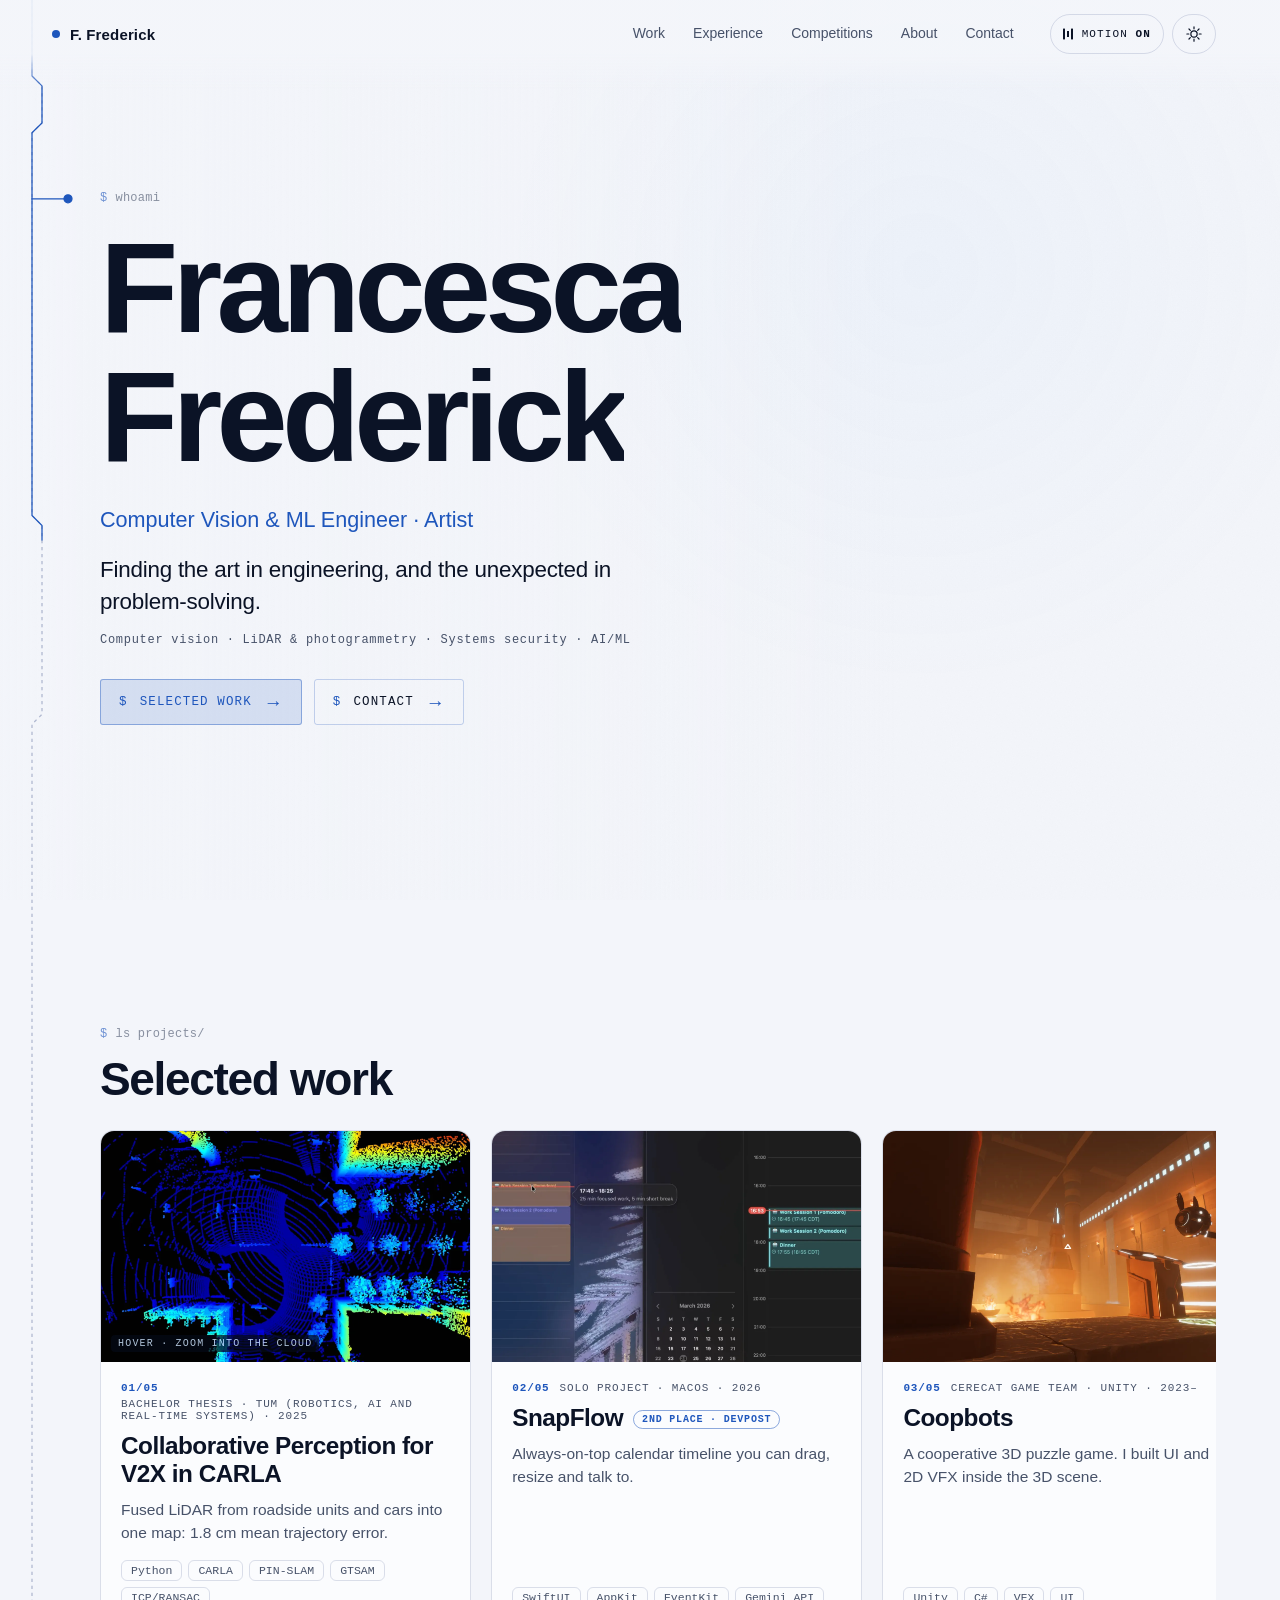
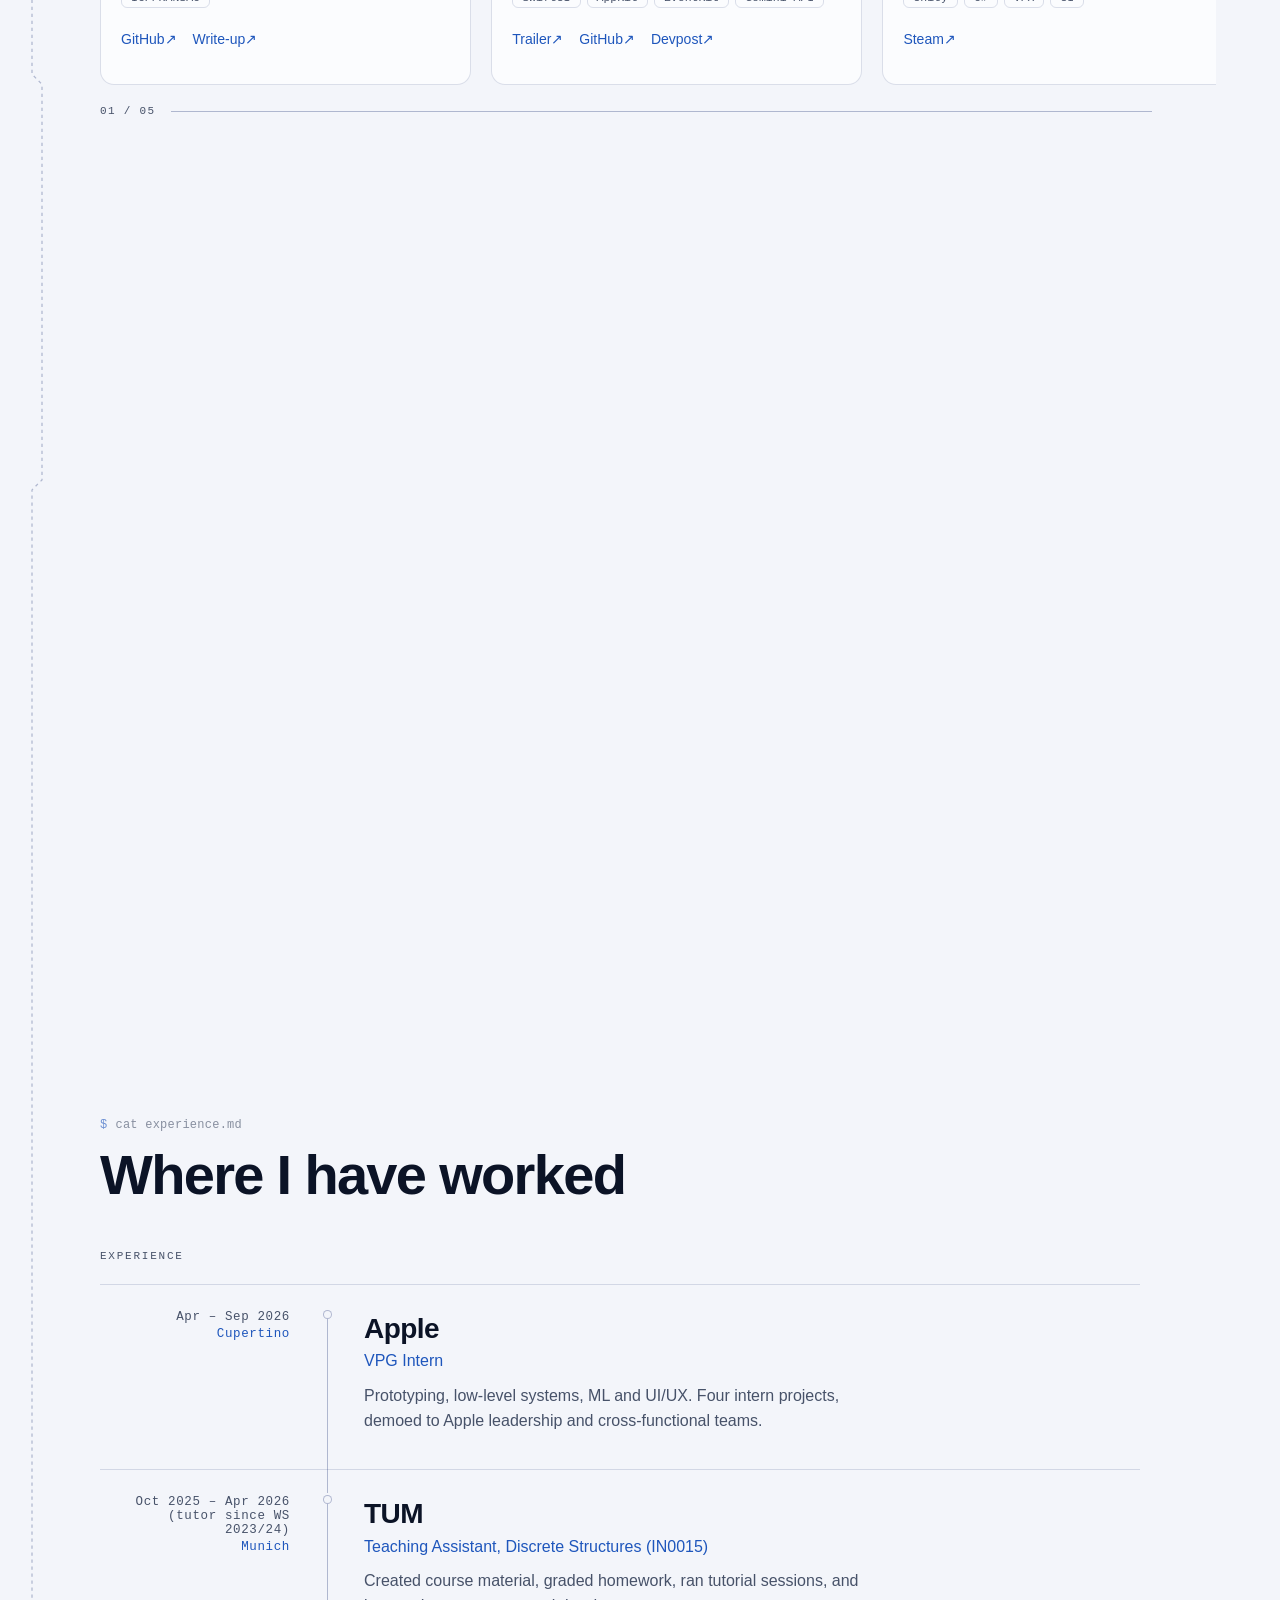
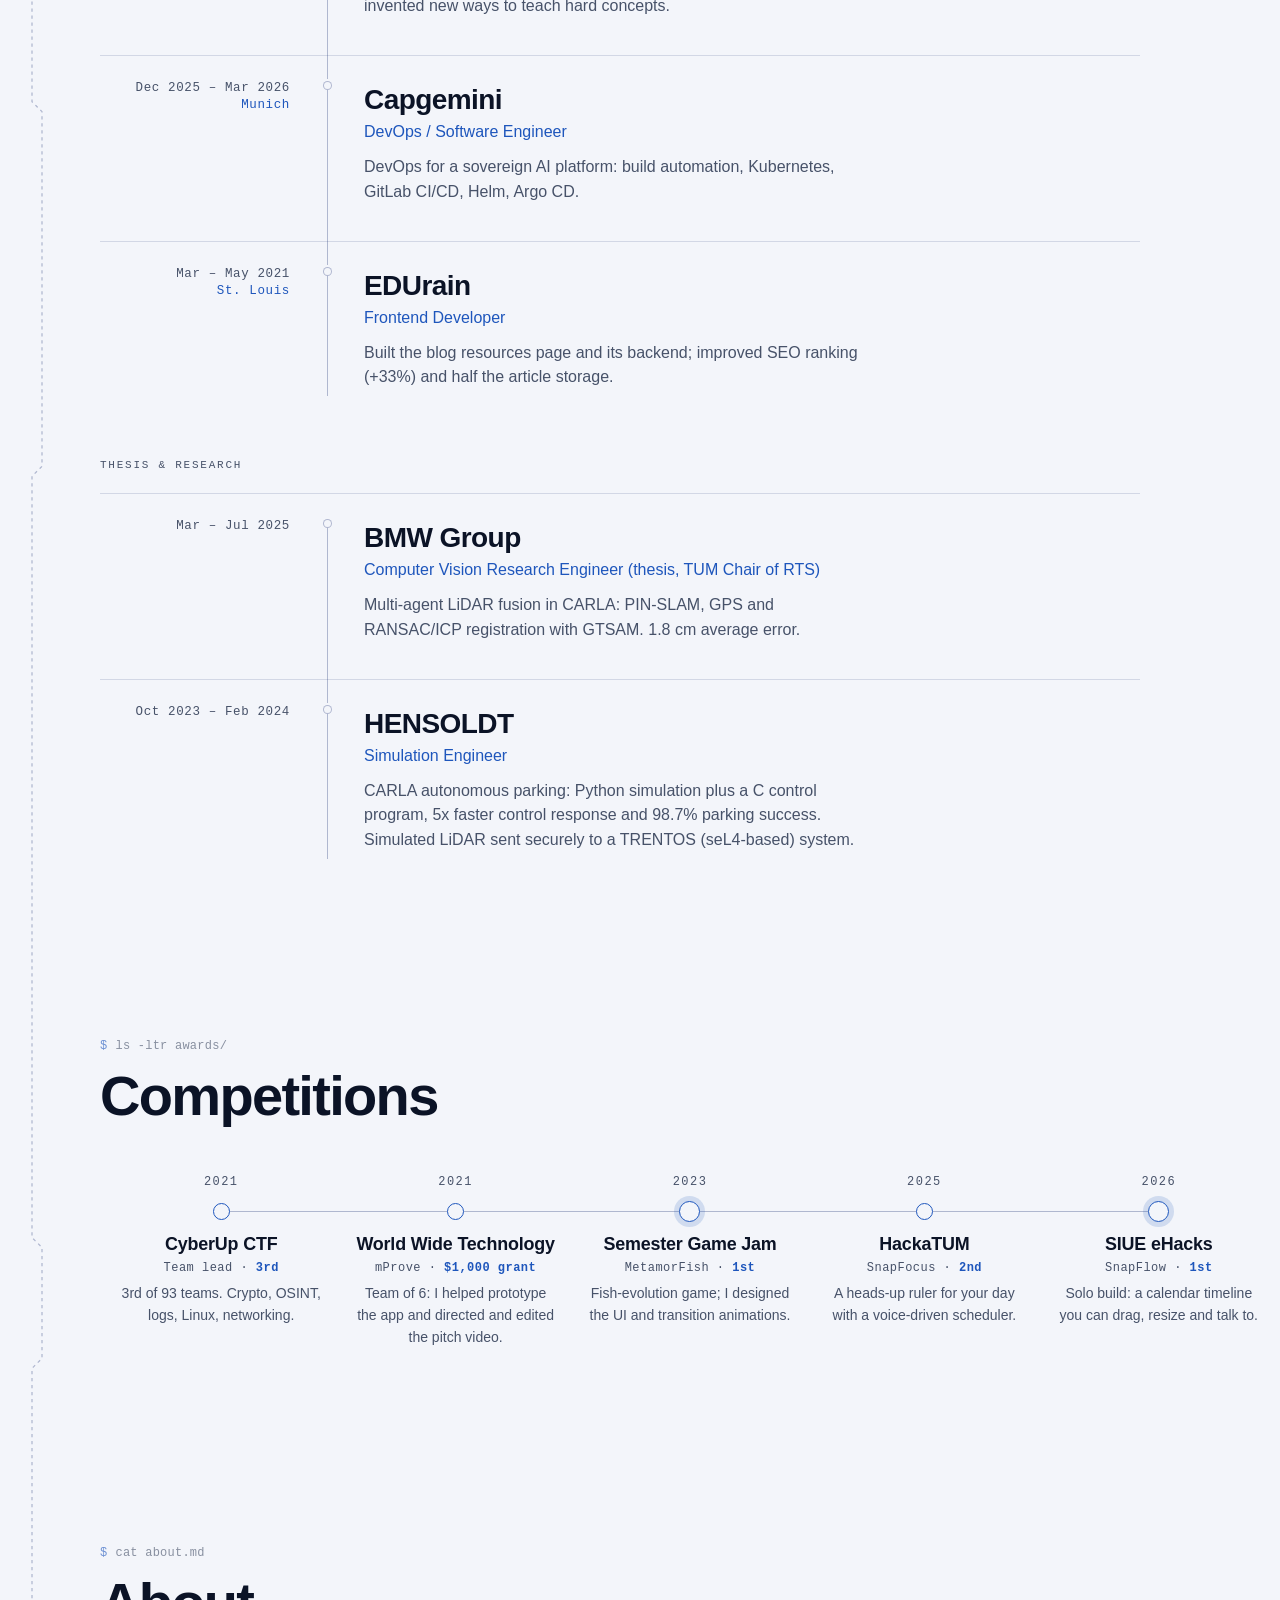
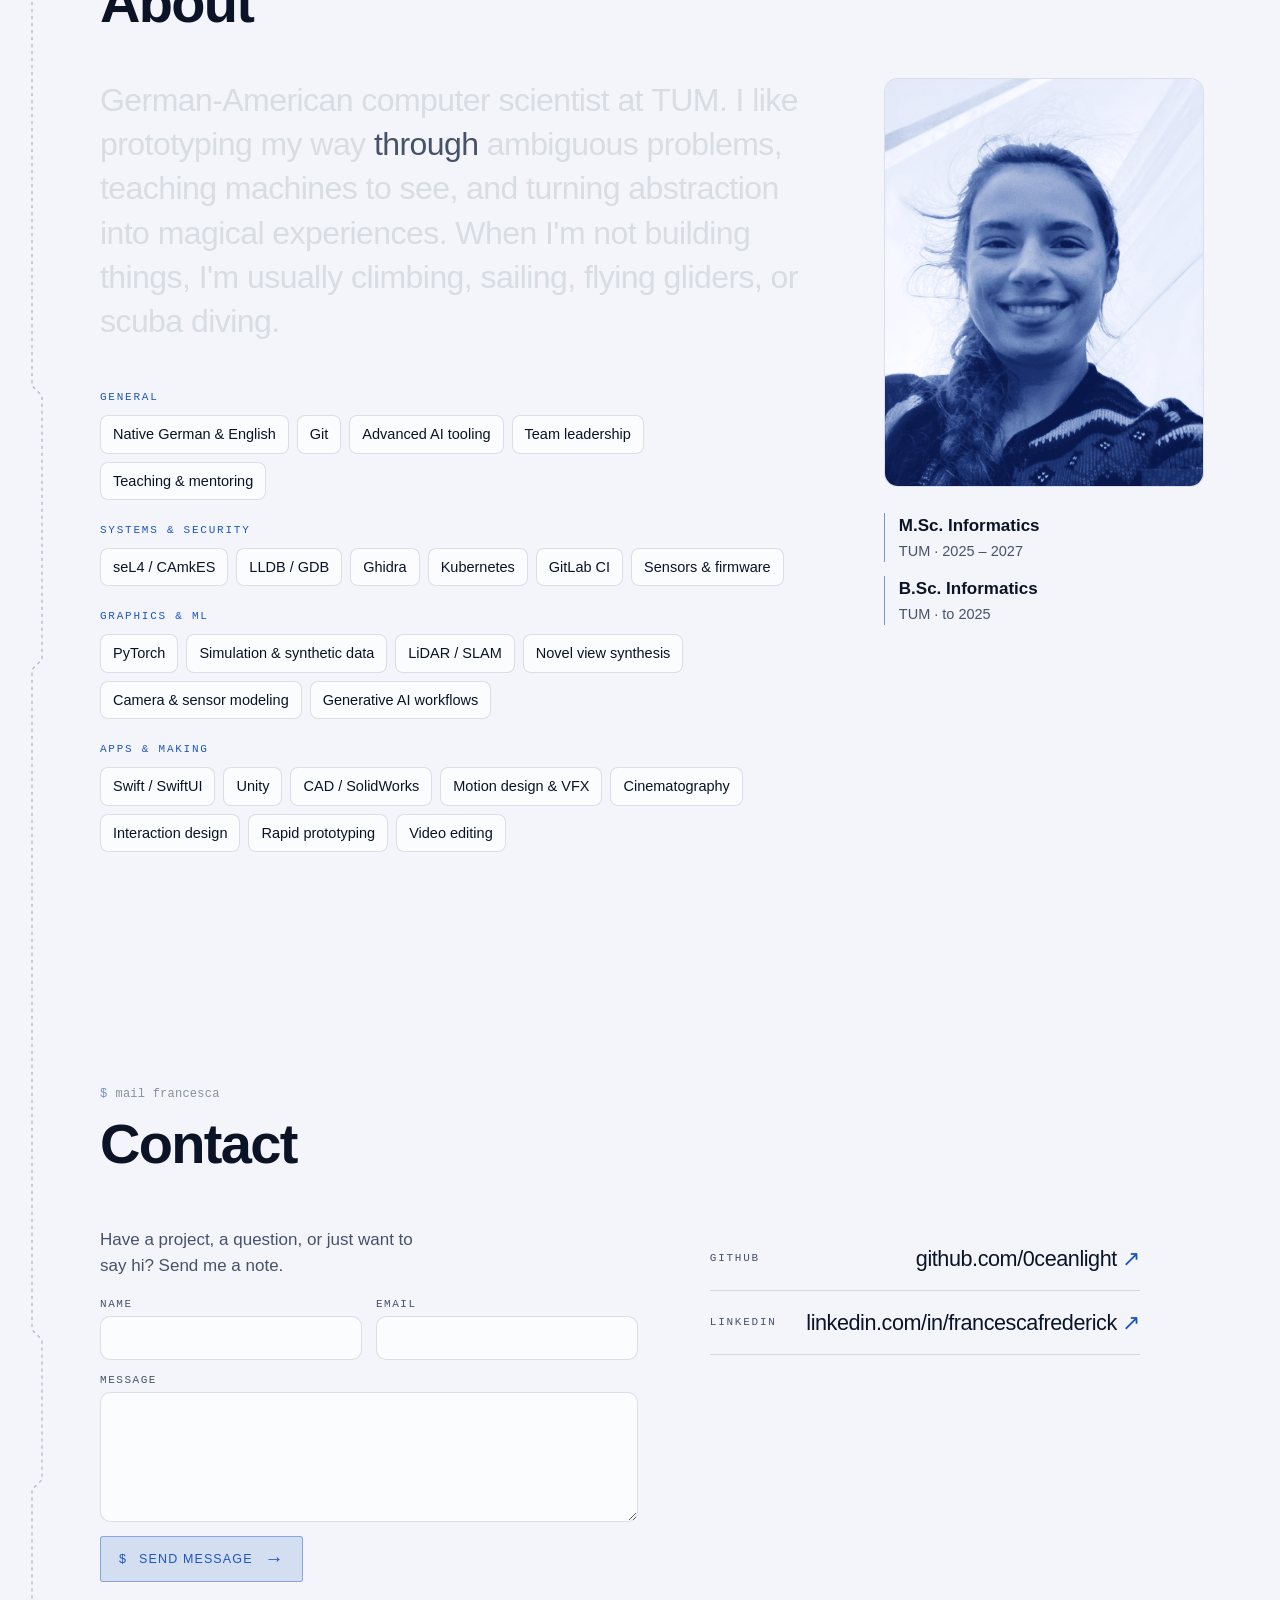
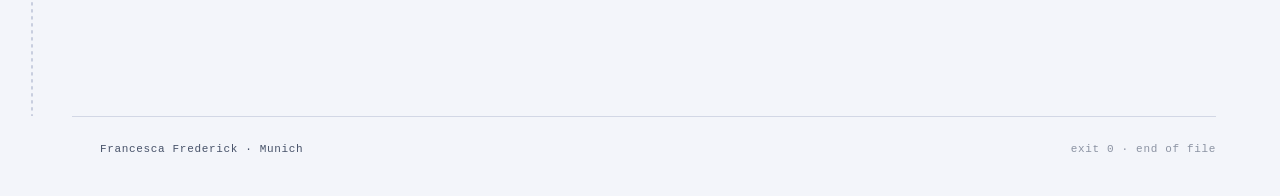
==== commit be2b1c91: "Update site: narrow-window carousel rework, About reorder, competitions swipe hint, no draft chips C" ====
--- a/index.html
+++ b/index.html
@@ -20,8 +20,8 @@
     if (m ? m === 'on' : !reduce) document.documentElement.classList.add('anim');
   })();
 </script>
-  <script type="module" crossorigin src="/assets/index-SpzlNB2s.js"></script>
-  <link rel="stylesheet" crossorigin href="/assets/index-BoSGqwDz.css">
+  <script type="module" crossorigin src="/assets/index-BTmLEwkR.js"></script>
+  <link rel="stylesheet" crossorigin href="/assets/index-B4TdifCU.css">
 </head>
 <body>
 <a class="skip" href="#main">Skip to content</a>
--- a/assets/index-B4TdifCU.css
+++ b/assets/index-B4TdifCU.css
@@ -0,0 +1 @@
+:root{--bg: #070b16;--bg-rgb: 7 11 22;--ink: #e8edf6;--mute: #99a6bc;--card: #0d1424;--line: rgb(150 175 230 / .14);--line2: rgb(150 175 230 / .3);--acc: 122 184 250;--at: rgb(var(--acc));--ga1: .06;--ga2: .03;--grain: .035;--scrim: .7;--gutter: 72px;--pad: clamp(20px, 5vw, 88px);--pl: 28px;--mono: ui-monospace, "SF Mono", SFMono-Regular, Menlo, Consolas, monospace;--sans: ui-sans-serif, -apple-system, BlinkMacSystemFont, "SF Pro Display", "Inter", "Helvetica Neue", Arial, sans-serif;--ease: cubic-bezier(.22, .8, .24, 1);color-scheme:dark}:root[data-theme=light]{--bg: #f3f5fa;--bg-rgb: 243 245 250;--ink: #0b1326;--mute: #475269;--card: #fbfcfe;--line: rgb(20 40 110 / .14);--line2: rgb(20 40 110 / .3);--acc: 30 86 188;--at: rgb(var(--acc));--ga1: .045;--ga2: .022;--grain: .03;--scrim: .72;color-scheme:light}@media(max-width:719px){:root{--gutter: 34px;--pad: 16px}}*{box-sizing:border-box;margin:0;padding:0}html{-webkit-text-size-adjust:100%;overflow-x:clip;background:var(--bg)}html:not(.anim){scroll-behavior:smooth}html.lenis,html.lenis body{height:auto}.lenis.lenis-smooth{scroll-behavior:auto!important}.lenis.lenis-stopped,html.menu-open{overflow:hidden}body{background:var(--bg);color:var(--ink);font:400 17px/1.55 var(--sans);overflow-x:hidden;min-width:320px;-webkit-font-smoothing:antialiased}img{display:block;max-width:100%}a{color:inherit;text-decoration:none}ul,ol{list-style:none}h1,h2,h3,p,li{overflow-wrap:anywhere}:focus-visible{outline:2px solid rgb(var(--acc));outline-offset:3px;border-radius:3px}.sr{position:absolute;width:1px;height:1px;overflow:hidden;clip-path:inset(50%);white-space:nowrap}.skip{position:fixed;left:12px;top:-60px;z-index:100;background:var(--ink);color:var(--bg);padding:12px 16px;border-radius:6px}.skip:focus{top:12px}.theme-fade,.theme-fade *{transition:background-color .5s,color .5s,border-color .5s!important}.glow{position:fixed;top:0;right:0;bottom:0;left:0;z-index:0;pointer-events:none;overflow:hidden}.glow i{position:absolute;left:0;top:0;width:66vmax;height:66vmax;border-radius:50%;opacity:0;transition:opacity 1.2s ease;--c: 100 175 250;--x: 70;--y: 30;background:radial-gradient(closest-side,rgb(var(--c) / var(--ga1)),rgb(var(--c) / var(--ga2)) 45%,transparent);transform:translate3d(calc(var(--x) * 1vw - 50%),calc(var(--y) * 1vh - 50%),0)}.glow i.on{opacity:1}.anim .glow i{animation:drift 80s ease-in-out infinite alternate}.anim .glow i+i{animation-duration:90s;animation-direction:alternate-reverse}@keyframes drift{0%{translate:-1.5vw -1vh}to{translate:1.5vw 1vh}}#field{position:fixed;top:0;right:0;bottom:0;left:0;width:100%;height:100%;z-index:0;pointer-events:none;opacity:0;transition:opacity 1.4s ease}.gl-on #field{opacity:var(--cv, .3)}.grain{position:fixed;top:0;right:0;bottom:0;left:0;z-index:0;pointer-events:none;opacity:var(--grain);background-image:url("data:image/svg+xml;utf8,<svg xmlns='http://www.w3.org/2000/svg' width='220' height='220'><filter id='n'><feTurbulence type='fractalNoise' baseFrequency='.8' numOctaves='2' stitchTiles='stitch'/><feColorMatrix values='0 0 0 0 .5  0 0 0 0 .5  0 0 0 0 .5  0 0 0 1 0'/></filter><rect width='100%' height='100%' filter='url(%23n)'/></svg>")}.veil{position:fixed;top:0;right:0;bottom:0;left:0;z-index:1;pointer-events:none;background:linear-gradient(90deg,rgb(var(--bg-rgb) / .62),rgb(var(--bg-rgb) / .3) 42%,transparent 70%)}@media(max-width:899px){.veil{background:rgb(var(--bg-rgb) / .5)}}#trail{position:fixed;top:0;left:0;width:100vw;height:100vh;z-index:60;pointer-events:none}.nav{position:fixed;top:0;left:0;right:0;z-index:50;height:68px;display:flex;align-items:center;justify-content:space-between;gap:12px;padding:0 var(--pad) 0 calc(var(--gutter) - 20px)}.nav:before{content:"";position:absolute;top:0;right:0;bottom:-22px;left:0;z-index:-1;pointer-events:none;background:linear-gradient(to bottom,rgb(var(--bg-rgb) / .94) 0,rgb(var(--bg-rgb) / .94) 60%,rgb(var(--bg-rgb) / 0))}.brand{display:inline-flex;align-items:center;gap:10px;min-height:44px;font:600 15px var(--sans);letter-spacing:.01em}.brand .mark{width:8px;height:8px;border-radius:50%;background:rgb(var(--acc))}.navlinks{display:none}.navlinks a{display:inline-flex;align-items:center;height:44px;padding:0 14px;font-size:14px;color:var(--mute);transition:color .3s}.navlinks a:hover{color:var(--ink)}.tools{display:flex;gap:8px;align-items:center}.tool{height:40px;min-width:44px;display:inline-flex;align-items:center;justify-content:center;gap:9px;padding:0 12px;cursor:pointer;font:500 11px var(--mono);letter-spacing:.1em;text-transform:uppercase;color:var(--ink);background:transparent;border:1px solid var(--line);border-radius:20px;transition:border-color .3s}.tool:hover{border-color:rgb(var(--acc) / .7)}.motion-toggle .lbl{display:none}.motion-toggle .lbl b{font-weight:600}.ico{display:inline-flex;align-items:center;gap:2px;height:12px}.ico i{width:2px;height:12px;background:currentColor;transform:scaleY(.3);transform-origin:center}.motion-toggle[aria-pressed=true] .ico i{transform:scaleY(.9)}.motion-toggle[aria-pressed=true] .ico i:nth-child(2){transform:scaleY(.5)}.menu-btn{flex-direction:column;gap:6px;padding:0}.menu-btn span{display:block;width:18px;height:2px;background:currentColor;transition:transform .4s var(--ease)}.menu-btn[aria-expanded=true] span:first-child{transform:translateY(4px) rotate(45deg)}.menu-btn[aria-expanded=true] span:last-child{transform:translateY(-4px) rotate(-45deg)}@media(min-width:900px){.navlinks{display:flex;margin-left:auto;margin-right:10px}.menu-btn{display:none}.motion-toggle .lbl{display:inline}}.menu{position:fixed;top:0;right:0;bottom:0;left:0;z-index:40;padding:110px var(--pad) 40px var(--gutter);display:flex;flex-direction:column;justify-content:center;background:rgb(var(--bg-rgb) / .97);opacity:0;visibility:hidden;transition:opacity .4s var(--ease),visibility 0s .4s}.menu.open{opacity:1;visibility:visible;transition:opacity .4s var(--ease)}.menu nav{display:flex;flex-direction:column}.menu a{display:flex;align-items:baseline;gap:16px;min-height:64px;padding:8px 0;border-bottom:1px solid var(--line);font-size:clamp(1.8rem,9vw,2.5rem);font-weight:600;letter-spacing:-.02em;transform:translateY(10px);opacity:0;transition:transform .6s var(--ease),opacity .6s}.menu.open a{transform:none;opacity:1}.menu.open a:nth-child(2){transition-delay:.04s}.menu.open a:nth-child(3){transition-delay:.08s}.menu.open a:nth-child(4){transition-delay:.12s}.menu.open a:nth-child(5){transition-delay:.16s}.menu a i{font:500 12px var(--mono);font-style:normal;color:var(--at);letter-spacing:.14em}.page{position:relative;z-index:2;overflow-x:clip;padding-left:var(--gutter);padding-right:var(--pad)}.circuit{position:absolute;left:0;top:0;width:var(--gutter);height:100%;pointer-events:none;overflow:visible}.circuit path{fill:none;stroke:rgb(var(--acc));stroke-width:1.25;stroke-linecap:square;vector-effect:non-scaling-stroke}.circuit .ghost{stroke:var(--line2);stroke-dasharray:2 5}.circuit circle{fill:var(--bg);stroke:rgb(var(--acc));stroke-width:1.25;transition:fill .4s}.circuit circle.cur{fill:rgb(var(--acc))}main{position:relative}.sec{position:relative;padding:clamp(88px,14vh,170px) 0 clamp(24px,6vh,70px) var(--pl)}.head{margin-bottom:clamp(28px,5vh,52px)}h2{font:600 clamp(2rem,4.6vw,3.5rem)/1.05 var(--sans);letter-spacing:-.03em;margin-top:14px}.prompt{position:relative;display:flex;align-items:baseline;gap:8px;font:400 12px var(--mono);letter-spacing:.02em;color:var(--mute);opacity:.62}.prompt .pd{color:rgb(var(--acc))}.prompt .pw{position:relative;display:inline-block;min-width:0}.prompt .pz{visibility:hidden;white-space:pre}.prompt .pt{position:absolute;left:0;top:0;white-space:pre}html:not(.anim) .prompt .pz{visibility:visible}html:not(.anim) .prompt .pt{display:none}.draft{display:inline-block;vertical-align:middle;margin-left:8px;padding:1px 6px;font:500 9.5px var(--mono);letter-spacing:.12em;text-transform:uppercase;color:var(--mute);border:1px dashed var(--line2);border-radius:3px;cursor:help}.tag{display:inline-block;padding:3px 9px;border:1px solid var(--line);border-radius:6px;font:500 11.5px var(--mono);color:var(--mute)}.sc{display:inline}.hero{min-height:100svh;display:flex;align-items:center;position:relative;padding:96px 0 80px}.hero-in{width:100%;max-width:920px;padding-left:var(--pl)}.hero .prompt{margin-bottom:22px}h1{font:600 clamp(2.9rem,11vw,8rem)/.96 var(--sans);letter-spacing:-.045em}.nm{display:block;width:fit-content;max-width:100%;overflow:hidden;padding:.05em .12em .1em 0;margin:-.05em -.12em -.1em 0}.nm .w,.nm .i{display:block;overflow:hidden}.nm .i{overflow:visible}.role{margin-top:26px;font:500 clamp(1.05rem,2vw,1.35rem)/1.35 var(--sans);color:var(--at)}.lede{margin-top:20px;max-width:30em;font-size:clamp(1.1rem,1.8vw,1.4rem);line-height:1.42;letter-spacing:-.01em}.sub{margin-top:16px;font:500 12px var(--mono);letter-spacing:.06em;color:var(--mute)}.cta{margin-top:32px;display:flex;flex-wrap:wrap;gap:12px}.btn{position:relative;max-width:100%;display:inline-flex;align-items:center;gap:12px;min-height:46px;padding:0 18px;border-radius:3px;font:500 12.5px var(--mono);letter-spacing:.09em;text-transform:uppercase;color:var(--at);cursor:pointer;background:rgb(var(--acc) / .14);border:1px solid rgb(var(--acc) / .42);transition:background .3s,border-color .3s}.btn:before{content:"$";color:rgb(var(--acc))}.btn:after{content:"";position:absolute;top:-4px;right:-4px;bottom:-4px;left:-4px;pointer-events:none;opacity:0;transition:opacity .25s,inset .25s var(--ease);background:linear-gradient(rgb(var(--acc)),rgb(var(--acc))) top left / 8px 1px no-repeat,linear-gradient(rgb(var(--acc)),rgb(var(--acc))) top left / 1px 8px no-repeat,linear-gradient(rgb(var(--acc)),rgb(var(--acc))) bottom right / 8px 1px no-repeat,linear-gradient(rgb(var(--acc)),rgb(var(--acc))) bottom right / 1px 8px no-repeat}.btn .ar{display:inline-block;font:500 19px/1 var(--sans);letter-spacing:0;color:rgb(var(--acc));transition:transform .35s var(--ease)}.btn:hover{background:rgb(var(--acc) / .26);border-color:rgb(var(--acc))}.btn:hover:after,.btn:focus-visible:after{opacity:1;top:-7px;right:-7px;bottom:-7px;left:-7px}.btn:hover .ar{transform:translate(4px)}.btn:focus-visible{outline:none}.btn.ghost{background:transparent;border-color:rgb(var(--acc) / .24);color:var(--ink)}.btn.ghost:hover{background:rgb(var(--acc) / .1);border-color:rgb(var(--acc) / .6)}.anim .rv0{opacity:0}.scan{position:fixed;z-index:30;top:0;bottom:0;left:0;width:1px;pointer-events:none;opacity:0;background:linear-gradient(to bottom,transparent,rgb(var(--acc) / .8) 20% 80%,transparent)}.work{position:relative}.work .pin{position:relative;padding:clamp(88px,15vh,170px) 0 clamp(32px,7vh,80px);margin-right:calc(var(--pad) * -1)}.work .head{padding-left:var(--pl);padding-right:var(--pad)}.hint{margin-top:14px;font:500 11px var(--mono);letter-spacing:.12em;text-transform:uppercase;color:var(--mute);opacity:.7}.vp{overflow-x:auto;overflow-y:hidden;padding-left:var(--pl);scroll-padding-left:var(--pl);scroll-snap-type:x proximity;scrollbar-width:none;-webkit-overflow-scrolling:touch;outline-offset:-4px}.vp::-webkit-scrollbar{display:none}.track{display:flex;gap:20px;width:max-content;padding-right:var(--pad);align-items:stretch}.card{flex:none;width:min(82vw,350px);scroll-snap-align:start;display:flex;flex-direction:column;border:1px solid var(--line);border-radius:14px;background:var(--card);overflow:hidden;transition:border-color .5s}.card:hover,.card.is-active{border-color:rgb(var(--acc) / .5)}.cb{padding:20px 20px 22px;display:flex;flex-direction:column;gap:10px;flex:1}.kind{display:flex;flex-wrap:wrap;align-items:center;gap:4px 10px;font:500 11px var(--mono);letter-spacing:.08em;text-transform:uppercase;color:var(--mute)}.kind>*{min-width:0;max-width:100%;overflow-wrap:anywhere}.kind b{color:var(--at);font-weight:600}.card h3{font:600 clamp(1.25rem,1.9vw,1.55rem)/1.15 var(--sans);letter-spacing:-.02em}.card p{color:var(--mute);font-size:15.5px;line-height:1.5}.stack{display:flex;flex-wrap:wrap;gap:6px;margin-top:auto;padding-top:6px}.links{display:flex;flex-wrap:wrap;gap:0 16px}.card .links a{display:inline-flex;align-items:center;min-height:44px;color:var(--at);font-size:14px}.prog{margin:20px var(--pad) 0 var(--pl);display:flex;align-items:center;gap:16px}.pt2{font:500 11px var(--mono);letter-spacing:.12em;color:var(--mute);flex:none;font-variant-numeric:tabular-nums}.pl{flex:1;height:1px;background:var(--line2);position:relative}.pl i{position:absolute;left:0;right:0;top:-.5px;height:2px;background:rgb(var(--acc));transform-origin:left;transform:scaleX(0);transition:transform .5s var(--ease)}.work.pinned .pl i{transition:none}@media(min-width:900px){.card{width:clamp(340px,29vw,470px)}.work.pinned .pin{height:100vh;display:flex;flex-direction:column;justify-content:center;padding-top:84px;padding-bottom:40px;overflow:hidden}.work.pinned .vp{overflow:hidden;scroll-snap-type:none;-webkit-mask-image:linear-gradient(90deg,transparent 0,#000 28px);mask-image:linear-gradient(90deg,transparent 0,#000 28px)}.work.pinned .hint{display:none}.work.pinned .head{margin-bottom:clamp(16px,3vh,34px)}.work.pinned h2{font-size:clamp(1.9rem,3.6vw,3rem)}}@media(min-width:900px)and (max-height:760px){.card{width:clamp(320px,26vw,400px)}.card p{font-size:14.5px}}.media{position:relative;overflow:hidden;aspect-ratio:16 / 10;background:var(--card)}.media img{width:100%;height:100%;object-fit:cover}.media .wire{position:absolute;top:0;right:0;bottom:0;left:0;opacity:0;transition:opacity .5s ease;mix-blend-mode:screen;pointer-events:none}:root[data-theme=light] .media .wire{mix-blend-mode:normal}.media .lbl{position:absolute;left:10px;bottom:10px;padding:3px 7px;font:500 10px var(--mono);letter-spacing:.12em;text-transform:uppercase;border-radius:4px;color:#cfe6ff;background:#050a18d1;opacity:0;transition:opacity .4s}@media(hover:hover)and (pointer:fine){.media:hover .wire,.item:focus-within .media .wire{opacity:1;filter:url(#edge)}.media:hover .lbl{opacity:1}.media:hover .wire{filter:url(#edge)}}.media.sweep .wire{opacity:.9;filter:url(#edge)}.media.sweep .lbl{opacity:1}:root[data-theme=light] .media:hover .wire,:root[data-theme=light] .media.sweep .wire{opacity:.85}.cv{display:grid;gap:clamp(36px,7vh,64px);max-width:1040px}.gh{font:500 11px var(--mono);letter-spacing:.16em;text-transform:uppercase;color:var(--mute);margin-bottom:22px}.cv-item{display:grid;grid-template-columns:22px 1fr;grid-template-areas:"rail when" "rail body";column-gap:18px;border-top:1px solid var(--line);padding-top:22px;transition:border-color .6s}.cv-item.is-active{border-top-color:rgb(var(--acc) / .55)}.cv-when{grid-area:when;font:500 12px var(--mono);letter-spacing:.05em;color:var(--mute);display:flex;flex-wrap:wrap;gap:2px 14px}.cv-when span{color:var(--at)}.cv-rail{grid-area:rail;position:relative}.cv-trk,.cv-fill{position:absolute;left:50%;top:6px;bottom:-24px;width:1px;margin-left:-.5px;background:var(--line2)}.cv-fill{background:rgb(var(--acc));transform-origin:top;transform:scaleY(0)}.cv-node{position:absolute;left:50%;top:3px;width:9px;height:9px;margin-left:-4.5px;border-radius:50%;background:var(--bg);border:1.25px solid var(--line2);transition:background .4s,border-color .4s}.cv-node.lit{background:rgb(var(--acc));border-color:rgb(var(--acc))}.cv-body{grid-area:body;padding:6px 0 36px}.cv-group li:last-child .cv-body{padding-bottom:6px}.cv-group li:last-child .cv-trk,.cv-group li:last-child .cv-fill{bottom:0}.cv-body h3{font:600 clamp(1.3rem,2.2vw,1.75rem)/1.15 var(--sans);letter-spacing:-.02em}.cv-role{margin-top:4px;color:var(--at);font-weight:500;font-size:16px}.cv-body p{margin-top:10px;color:var(--mute);max-width:56ch;font-size:16px}@media(min-width:760px){.cv-item{grid-template-columns:190px 22px 1fr;grid-template-areas:"when rail body";column-gap:26px}.cv-when{flex-direction:column;text-align:right;align-items:flex-end;gap:3px;padding-top:3px;font-size:12.5px}}.wins{display:grid;grid-template-columns:repeat(auto-fit,minmax(min(100%,280px),1fr));gap:18px;max-width:1040px}.win{padding:26px 24px 28px;border:1px solid var(--line);border-radius:14px;background:var(--card);transition:border-color .5s}.win.is-active{border-color:rgb(var(--acc) / .45)}.res{font:600 clamp(1.9rem,3.4vw,2.8rem)/1.05 var(--sans);letter-spacing:-.035em;color:var(--at)}.win h3,.more h3{font:600 1.12rem/1.25 var(--sans);letter-spacing:-.01em;margin-top:12px}.when{font:500 12px var(--mono);letter-spacing:.05em;color:var(--mute);margin-top:6px}.win p,.more p{margin-top:12px;color:var(--mute);font-size:15.5px;max-width:46ch}.more{display:grid;grid-template-columns:repeat(auto-fit,minmax(min(100%,280px),1fr));gap:12px 40px;margin-top:36px;max-width:1040px}.more li{padding:18px 0 20px;border-top:1px solid var(--line)}.more .when{margin:0 0 6px}.more h3{margin-top:0}.about-grid{display:grid;gap:44px;max-width:1140px}.big{font:500 clamp(1.3rem,2.5vw,2rem)/1.38 var(--sans);letter-spacing:-.018em;max-width:30em}.big .ch{--k: 1;color:color-mix(in srgb,var(--ink) calc(var(--k) * 100%),var(--mute))}.skills{margin-top:48px;display:grid;gap:24px}.sk h3{font:500 11px var(--mono);letter-spacing:.16em;text-transform:uppercase;color:var(--at);margin-bottom:12px}.sk ul{display:flex;flex-wrap:wrap;gap:8px}.sk li{padding:7px 12px;border:1px solid var(--line);border-radius:8px;font-size:14.5px;background:var(--card)}.photo{width:min(100%,320px)}.photo .media{aspect-ratio:900 / 1151;border-radius:14px;border:1px solid var(--line)}.edu{margin-top:26px;display:grid;gap:14px}.edu li{display:flex;flex-direction:column;border-left:1px solid rgb(var(--acc) / .6);padding-left:14px}.edu span{color:var(--mute);font-size:14.5px}@media(min-width:900px){.about-grid{grid-template-columns:minmax(0,1.5fr) minmax(260px,.7fr);gap:72px;align-items:start}.about-side{position:sticky;top:110px}}.contact{min-height:90svh;display:flex;flex-direction:column;justify-content:flex-end;padding-bottom:80px}.contact-links{max-width:640px;width:100%;margin-top:12px}.contact-links>*{display:flex;align-items:center;justify-content:space-between;gap:16px;min-height:64px;padding:14px 0;border-bottom:1px solid var(--line);transition:border-color .4s}.contact-links a:hover{border-bottom-color:rgb(var(--acc))}.contact-links .k{font:500 11px var(--mono);letter-spacing:.16em;text-transform:uppercase;color:var(--mute);flex:none}.contact-links .v{font-size:clamp(1.05rem,3vw,1.55rem);font-weight:500;letter-spacing:-.02em;text-align:right;min-width:0}.contact-links .v i{font-style:normal;color:var(--at)}.contact-links .ph .v{font-size:1rem;color:var(--mute)}@media(max-width:559px){.contact-links>*{flex-direction:column;align-items:flex-start;gap:6px;justify-content:center}.contact-links .v{text-align:left;font-size:clamp(1.05rem,5vw,1.35rem)}}@media(min-width:900px){.contact{justify-content:center}}.foot{position:relative;display:flex;flex-wrap:wrap;justify-content:space-between;gap:8px 24px;padding:26px 0 34px var(--pl);font:400 11px var(--mono);letter-spacing:.06em;color:var(--mute);border-top:1px solid var(--line)}.foot .status{opacity:.6}@media(prefers-reduced-motion:reduce){html:not(.anim) *{transition-duration:.01s!important;animation:none!important}}.awards{margin-top:22px}.badge{display:inline-block;vertical-align:middle;margin-left:10px;padding:3px 8px;font:600 10px var(--mono);letter-spacing:.08em;text-transform:uppercase;color:rgb(var(--acc));border:1px solid rgb(var(--acc) / .5);border-radius:999px;white-space:nowrap}.anim-media canvas{position:absolute;top:0;right:0;bottom:0;left:0;width:100%;height:100%;display:block}.anim-media{background:radial-gradient(ellipse at 50% 60%,rgb(var(--acc) / .12),transparent 70%),var(--card);cursor:pointer}.anim-media .on-lbl{opacity:.85}.duo{background:var(--card)}.duo img{position:absolute;top:0;right:0;bottom:0;left:0;width:100%;height:100%;object-fit:cover}.duo .d{filter:url(#duo) contrast(1.08)}:root[data-theme=light] .duo .d{filter:url(#duo-l) contrast(1.04)}.duo .c{clip-path:inset(0 100% 0 0);transition:clip-path .9s var(--ease)}.duo:before{content:"";position:absolute;top:0;right:0;bottom:0;left:0;z-index:2;pointer-events:none;opacity:.35;mix-blend-mode:overlay;background-image:url("data:image/svg+xml;utf8,<svg xmlns='http://www.w3.org/2000/svg' width='180' height='180'><filter id='n'><feTurbulence type='fractalNoise' baseFrequency='.9' numOctaves='2' stitchTiles='stitch'/><feColorMatrix values='0 0 0 0 .5  0 0 0 0 .5  0 0 0 0 .5  0 0 0 1 0'/></filter><rect width='100%' height='100%' filter='url(%23n)'/></svg>")}.scanbar{position:absolute;top:0;bottom:0;left:0;width:2px;z-index:3;background:rgb(var(--acc));box-shadow:0 0 18px 2px rgb(var(--acc) / .7);opacity:0;pointer-events:none;transition:left .9s var(--ease),opacity .3s}.photo:focus-visible{outline-offset:4px;border-radius:14px}@media(hover:hover)and (pointer:fine){.photo:hover .c,.photo:focus-visible .c{clip-path:inset(0 0 0 0)}.photo:hover .scanbar,.photo:focus-visible .scanbar{left:calc(100% - 2px);opacity:1}.photo:hover .scanbar,.photo:focus-visible .scanbar{animation:scanfade .9s forwards}}.duo.sweep .c{clip-path:inset(0 0 0 0)}.duo.sweep .scanbar{left:calc(100% - 2px);opacity:1;animation:scanfade .9s forwards}@keyframes scanfade{0%,80%{opacity:1}to{opacity:0}}html:not(.anim) .duo .c{transition:none}.tl{--ln: 1;display:grid;grid-auto-flow:column;grid-auto-columns:minmax(196px,1fr);overflow-x:auto;padding:4px 4px 18px;margin-right:calc(var(--pad) * -1);scrollbar-width:thin;position:relative;outline-offset:2px;max-width:calc(100% + var(--pad))}.tl-i{position:relative;padding:52px 14px 0;text-align:center}.tl-i:before{content:"";position:absolute;left:0;right:0;top:36px;height:1px;background:var(--line2);transform:scaleX(var(--ln, 1));transform-origin:left}.tl-i:first-child:before{left:50%}.tl-i:last-child:before{right:50%}.tl-y{position:absolute;top:0;left:0;right:0;text-align:center;font:500 12px var(--mono);letter-spacing:.12em;color:var(--mute)}.tl-d{position:absolute;left:50%;top:28px;width:17px;height:17px;margin-left:-8.5px;border-radius:50%;background:var(--bg);border:1.5px solid var(--line2);transition:box-shadow .4s,background .4s}.tl-i.r1 .tl-d{width:21px;height:21px;top:26px;margin-left:-10.5px;background:var(--bg);border-color:rgb(var(--acc));box-shadow:0 0 0 5px rgb(var(--acc) / .16)}.tl-i.r2 .tl-d,.tl-i.r3 .tl-d,.tl-i.r0 .tl-d{background:var(--bg);border-color:rgb(var(--acc))}.tl-i:hover .tl-d{box-shadow:0 0 0 6px rgb(var(--acc) / .22)}.tl-b{padding-top:6px}.tl-i h3{font:600 1.12rem/1.25 var(--sans);letter-spacing:-.01em}.tl-s{margin-top:6px;font:500 12px var(--mono);letter-spacing:.04em;color:var(--mute)}.tl-s b{color:var(--at);font-weight:600}.tl-i p{margin:8px auto 0;font-size:14px;color:var(--mute);max-width:26ch}.contact-grid{display:grid;gap:40px;max-width:1040px;margin-top:8px}@media(min-width:900px){.contact-grid{grid-template-columns:minmax(0,1.25fr) minmax(0,1fr);gap:72px;align-items:start}}.cintro{color:var(--mute);max-width:36ch;margin-bottom:18px}.cform{display:grid;grid-template-columns:1fr 1fr;gap:14px}.cform label{display:flex;flex-direction:column;gap:6px;min-width:0}.cform .full{grid-column:1 / -1}.cform label span{font:500 11px var(--mono);letter-spacing:.14em;text-transform:uppercase;color:var(--mute)}.cform input:not(.hp),.cform textarea{width:100%;font:400 16px var(--sans);color:var(--ink);background:var(--card);border:1px solid var(--line);border-radius:10px;padding:12px 14px;transition:border-color .3s}.cform textarea{resize:vertical;min-height:130px;max-height:360px;overflow-y:auto}.cform input:focus,.cform textarea:focus{outline:none;border-color:rgb(var(--acc))}.cform [aria-invalid=true]{border-color:#e5736b}.cform .hp{position:absolute;left:-9999px;width:1px;height:1px;opacity:0}.frow{display:flex;flex-wrap:wrap;align-items:center;gap:12px 18px}.cform .btn{cursor:pointer;font-family:var(--sans)}.cform .btn:disabled{opacity:.55;cursor:wait}.fstat{font-size:14px;color:var(--mute);min-width:0}.fstat.ok{color:var(--at)}.fstat.err{color:#e5736b}@media(max-width:559px){.cform{grid-template-columns:1fr}}.contact-grid .contact-links{max-width:none;margin-top:0}.contact-grid .contact-links .v{font-size:clamp(1rem,1.7vw,1.35rem);overflow-wrap:anywhere}.vid-media video{position:absolute;top:0;right:0;bottom:0;left:0;width:100%;height:100%;object-fit:cover;opacity:0;transition:opacity .5s ease}.vid-media.on video{opacity:1}.vid-media.on .lbl{opacity:0}.vid-media .on-lbl{opacity:.85;transition:opacity .4s}@media(max-width:899px){.about-txt,.about-side{display:contents}.about-grid .photo{order:0}.about-grid .big{order:1}.about-grid .skills{order:2;margin-top:0}.about-grid .edu{order:3;margin-top:0}}.work.pinned-s .pin{height:100vh;height:100svh;display:flex;flex-direction:column;justify-content:center;padding-top:70px;padding-bottom:22px;overflow:hidden}.work.pinned-s .vp{overflow:hidden;scroll-snap-type:none;touch-action:pan-y}.work.pinned-s .head{margin-bottom:14px}.work.pinned-s h2{font-size:clamp(1.7rem,7vw,2.4rem)}.work.pinned-s .prog{margin-top:14px}.work.pinned-s .pl i{transition:none}@media(max-width:899px)and (max-height:760px){.work.pinned-s .card p{font-size:14px;line-height:1.42}.work.pinned-s .cb{padding:14px 16px 12px;gap:8px}.work.pinned-s .media{aspect-ratio:16 / 9}}.tl-hint{display:none;margin-top:4px}.tl-hint span{display:inline-block;animation:nudge 1.6s var(--ease) infinite}@keyframes nudge{0%,to{transform:translate(0)}50%{transform:translate(6px)}}@media(max-width:899px){.awards.can-scroll .tl{-webkit-mask-image:linear-gradient(90deg,#000 calc(100% - 72px),transparent);mask-image:linear-gradient(90deg,#000 calc(100% - 72px),transparent);transition:-webkit-mask-position .3s}.awards.can-scroll.at-end .tl{-webkit-mask-image:none;mask-image:none}.awards.can-scroll:not(.moved):not(.at-end) .tl-hint{display:block}}@media(prefers-reduced-motion:reduce){.tl-hint span{animation:none}}
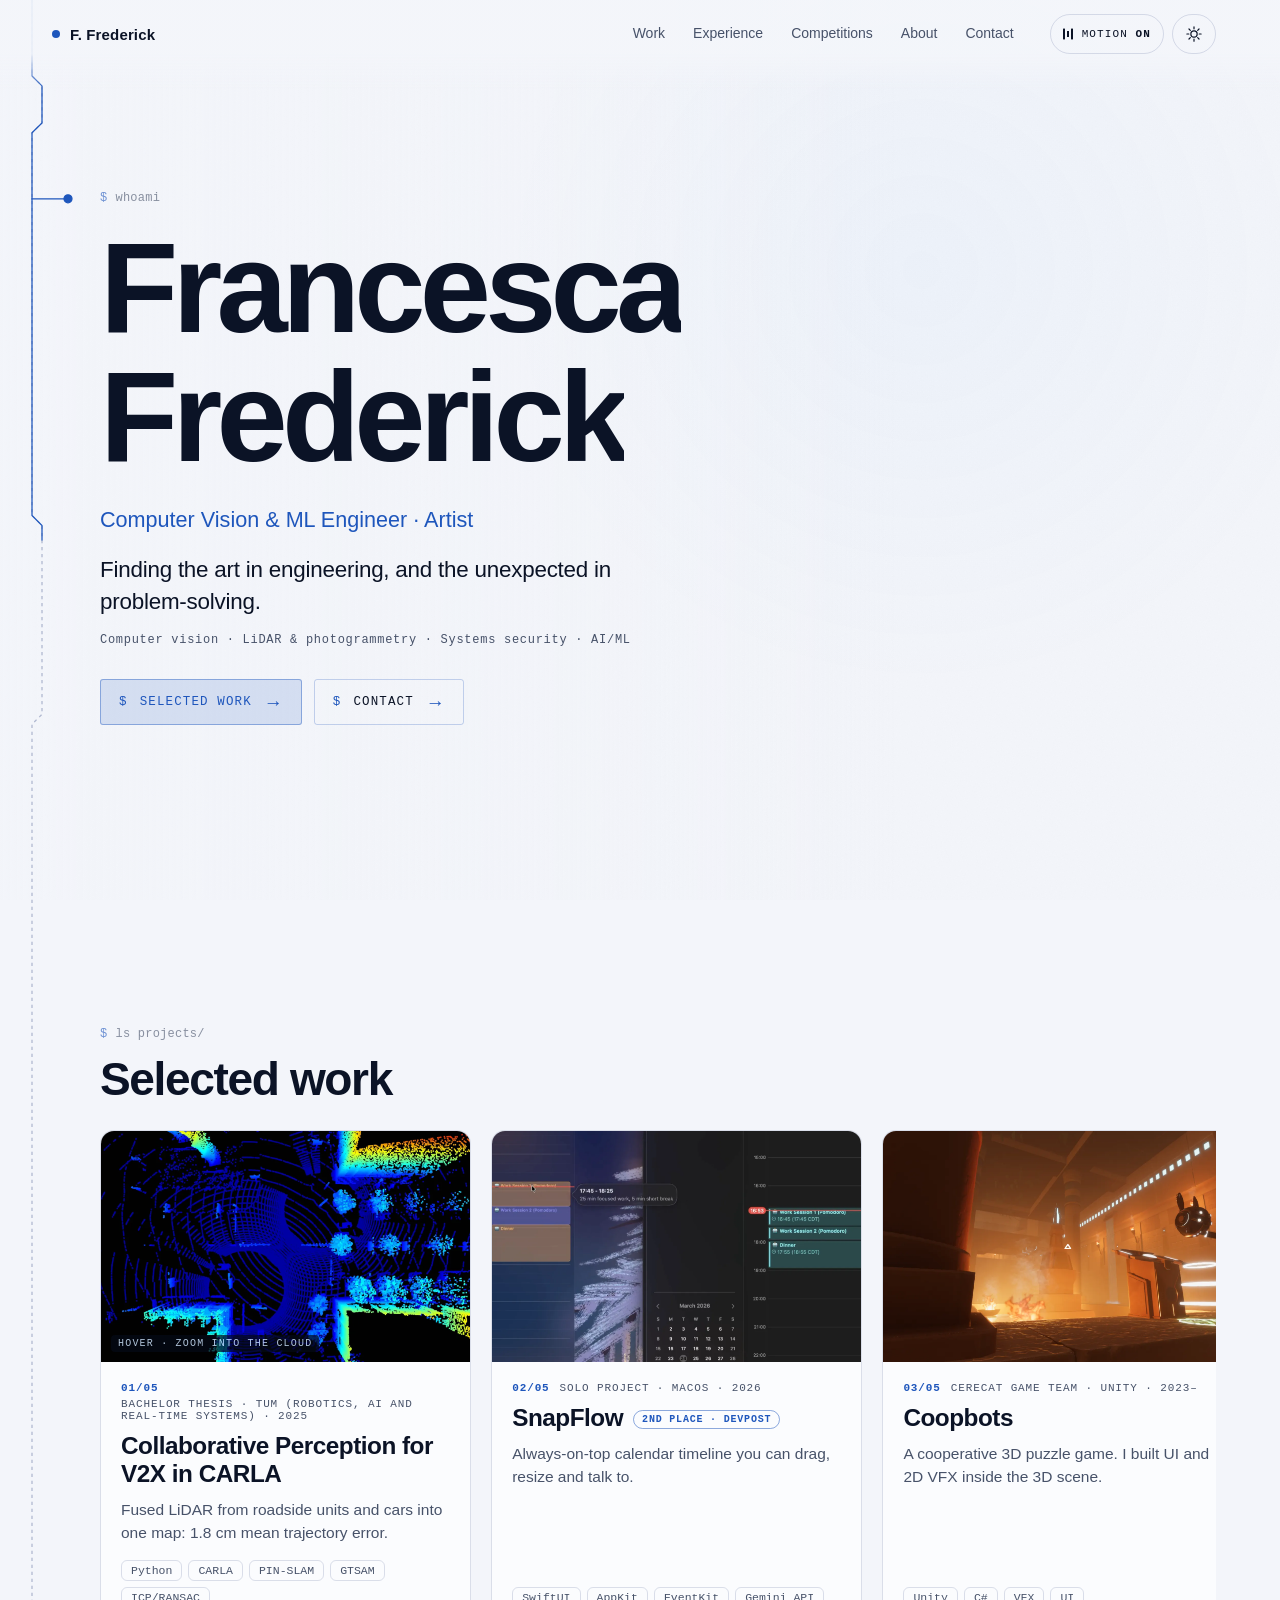
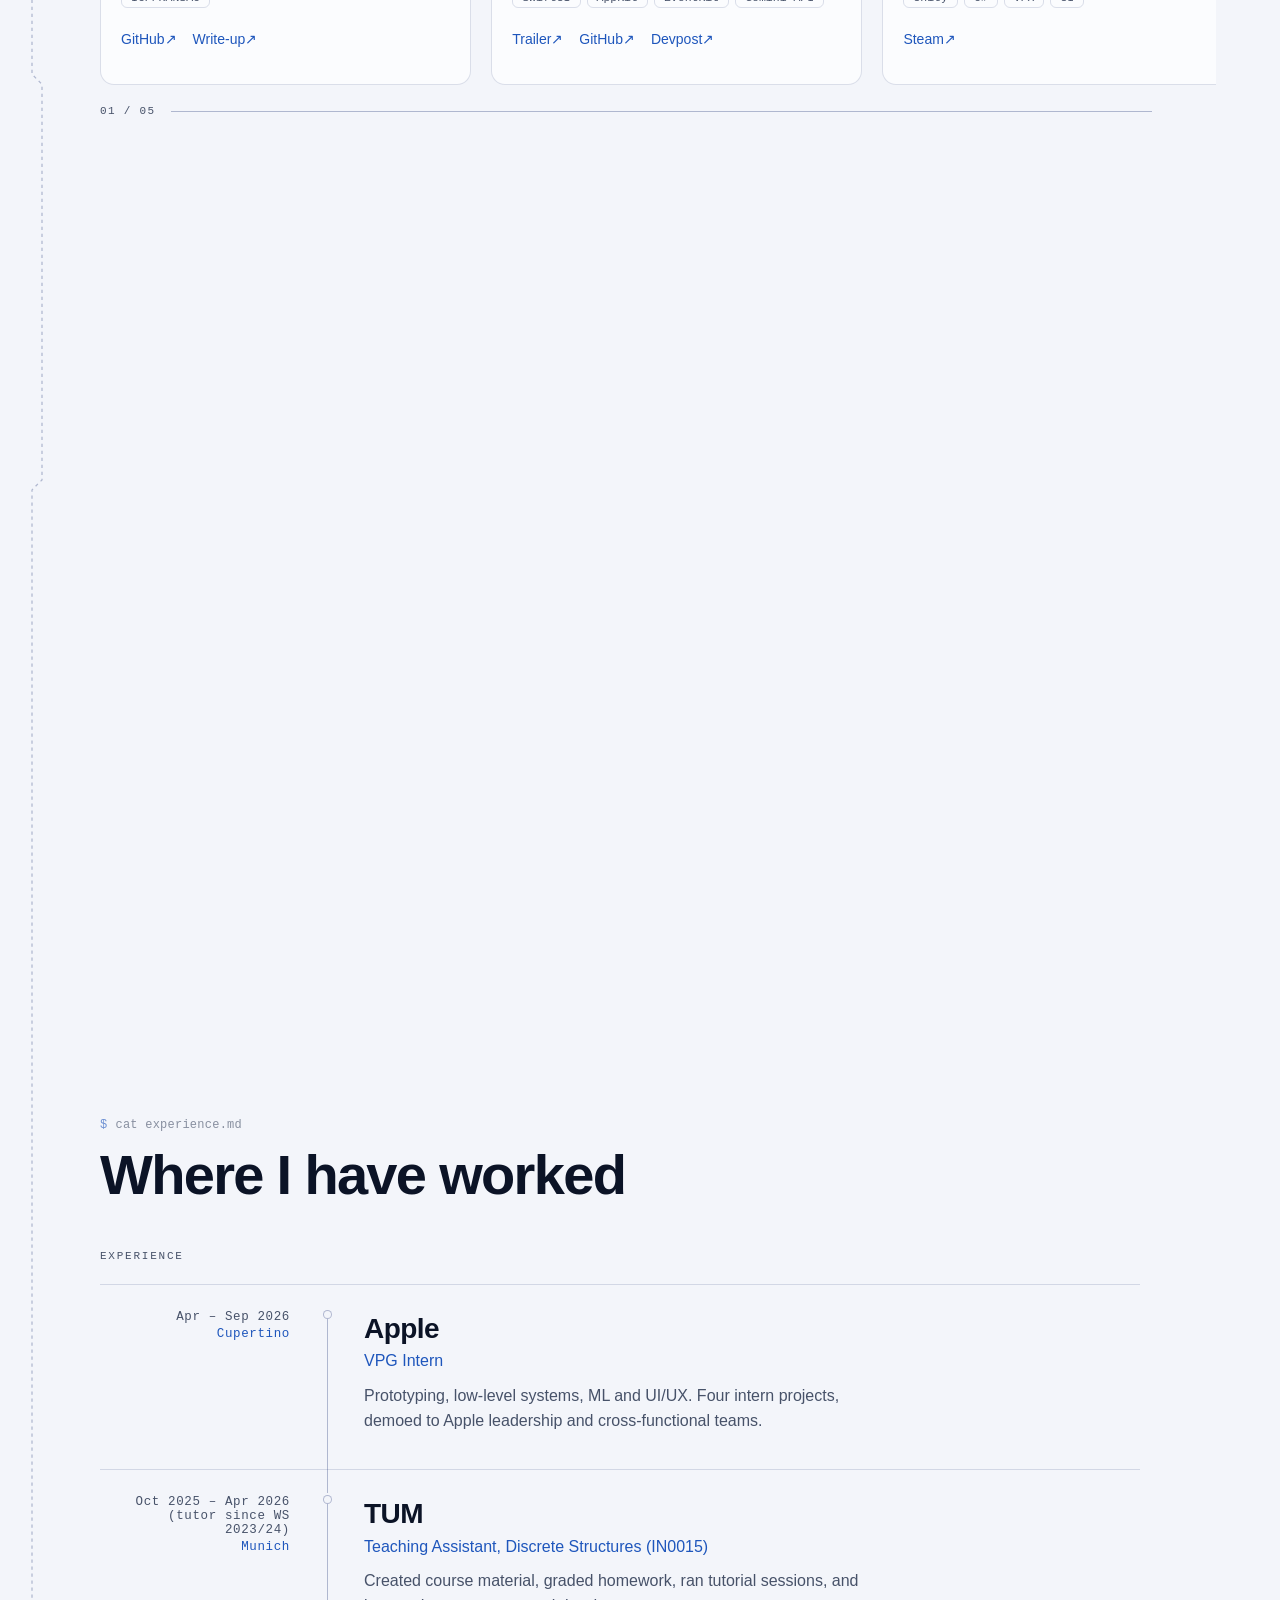
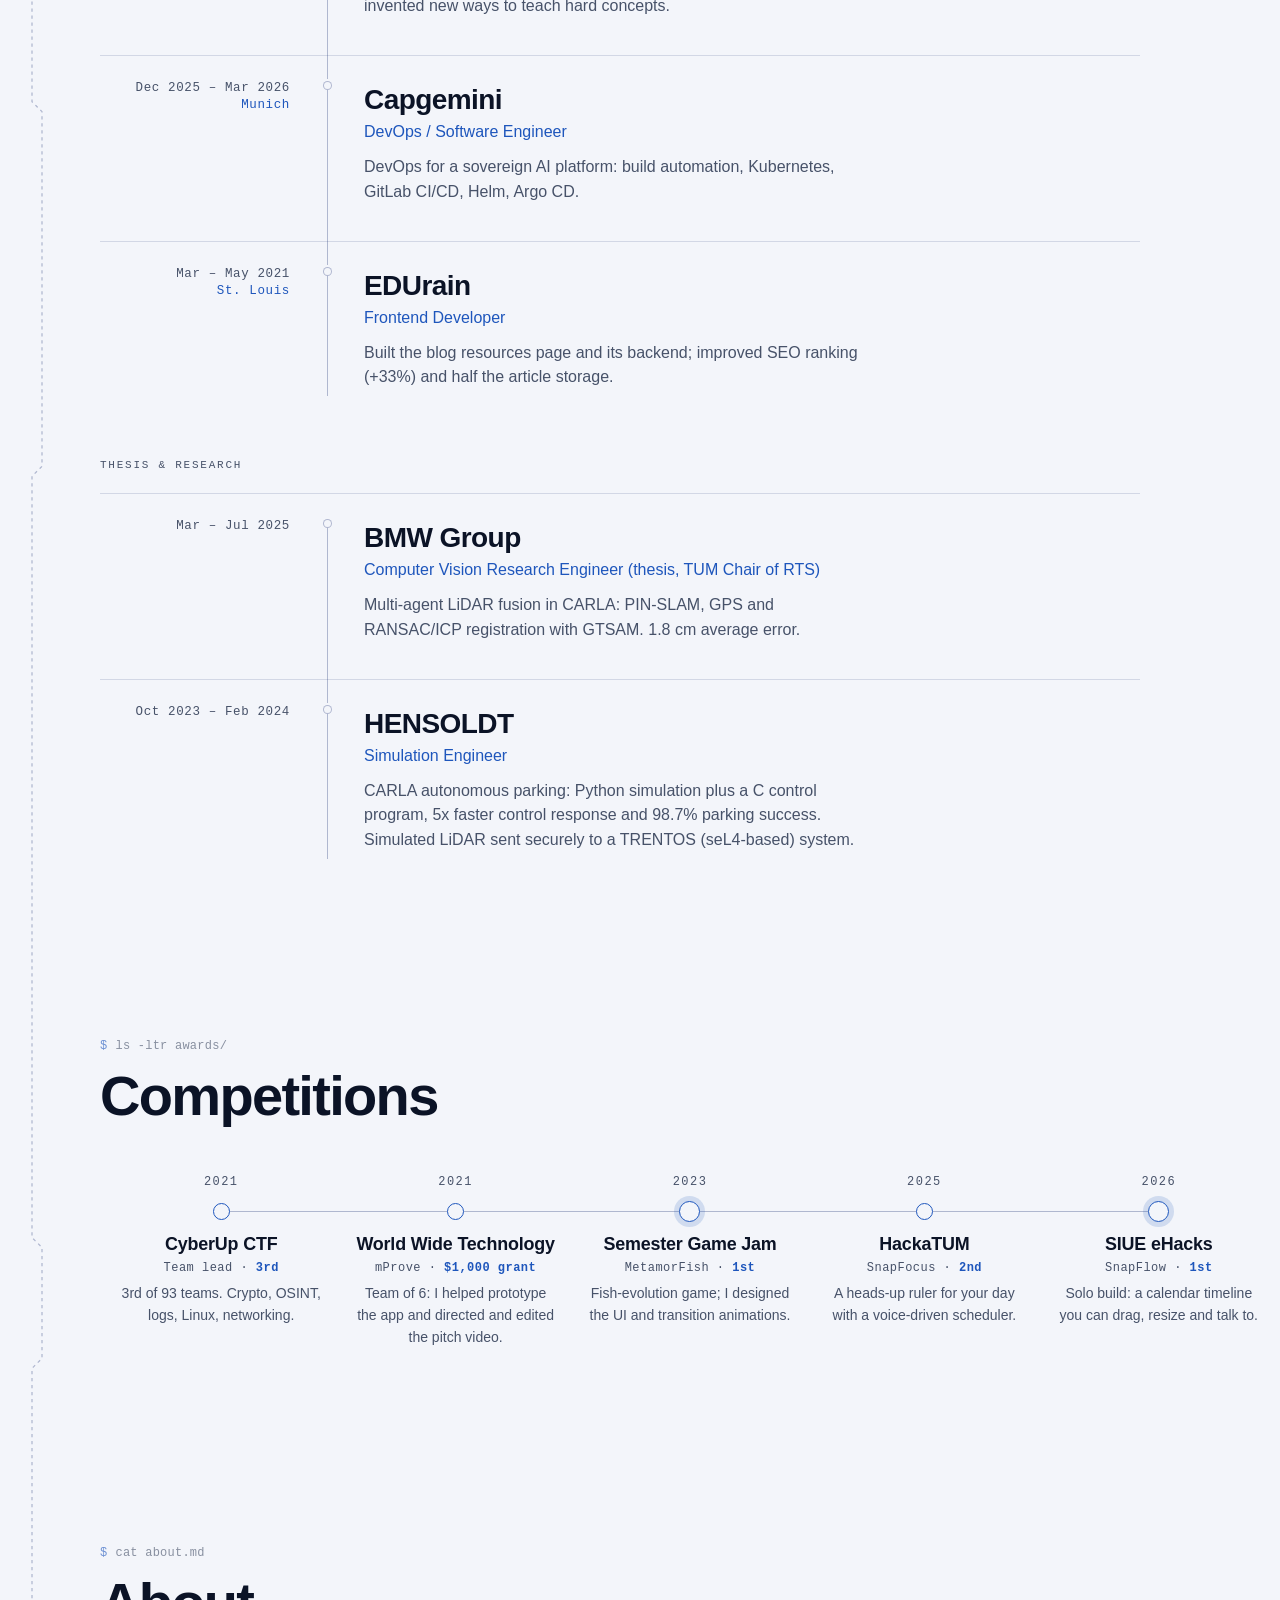
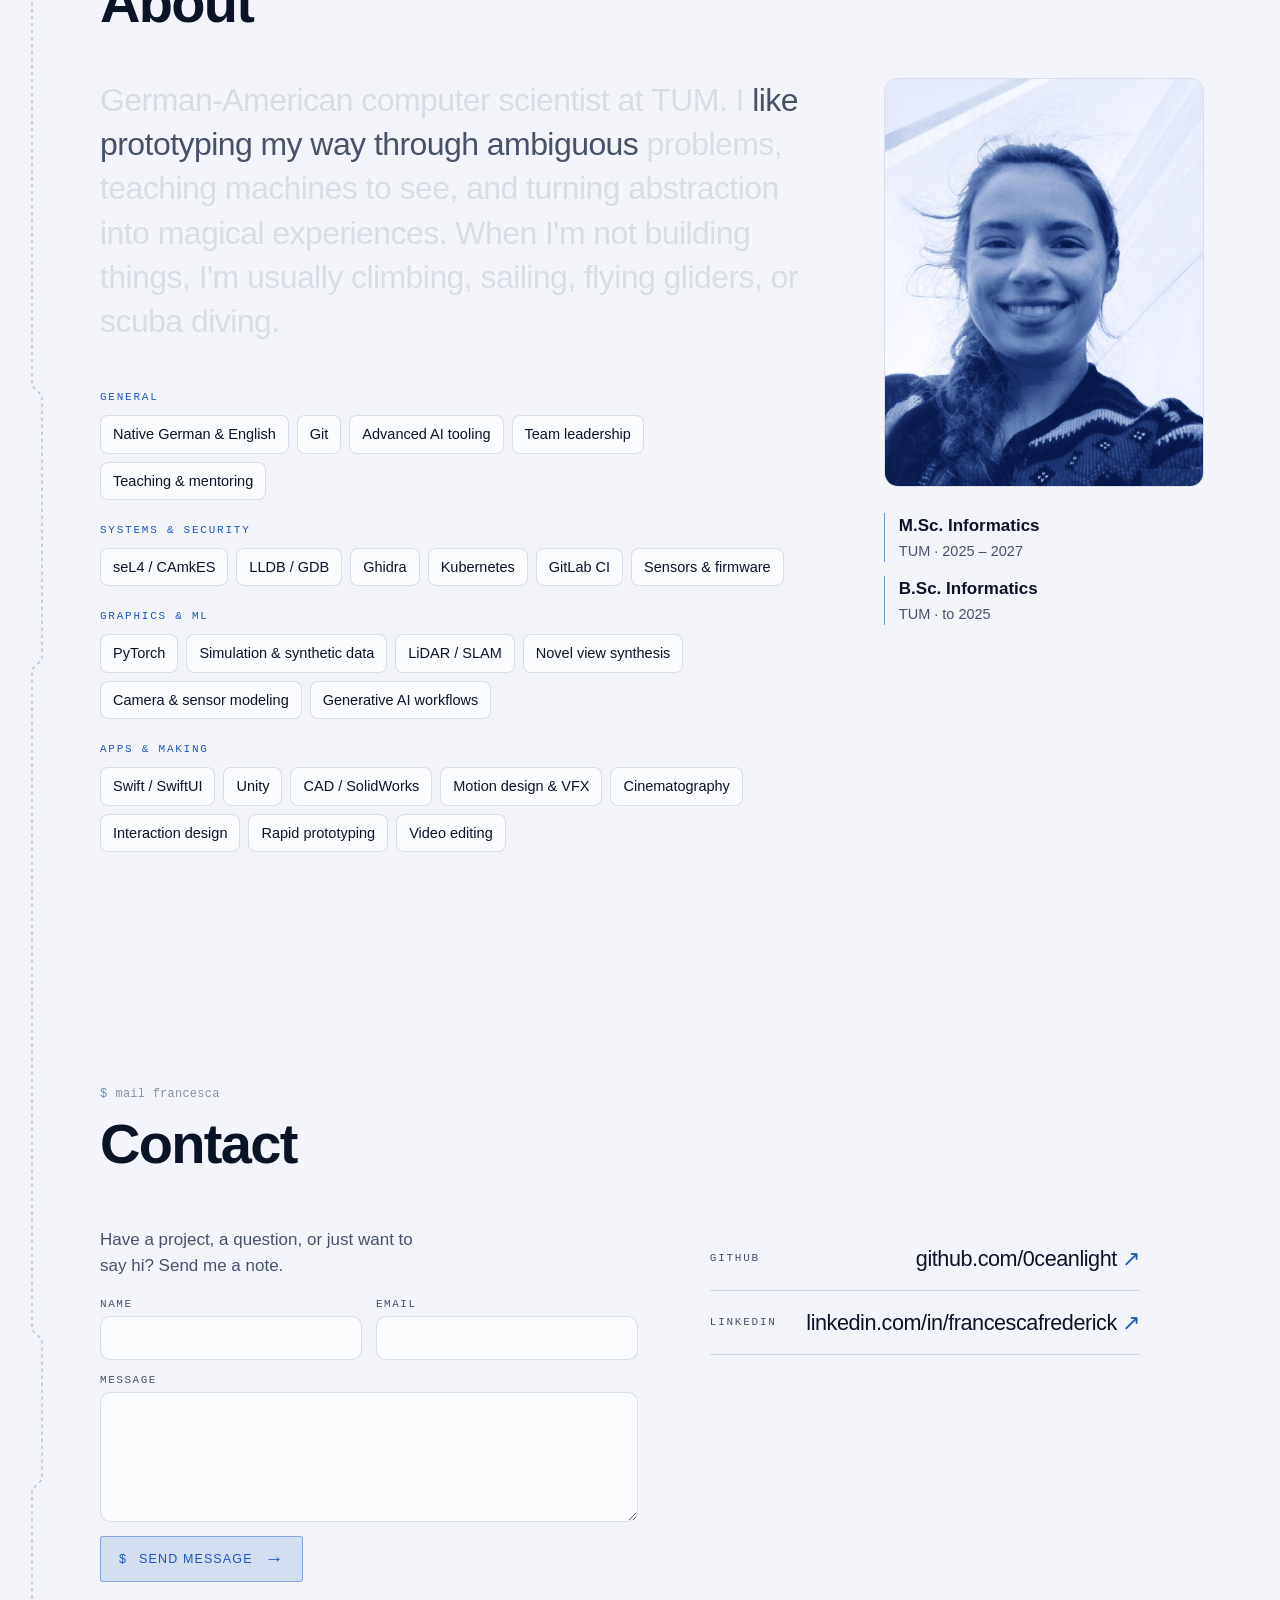
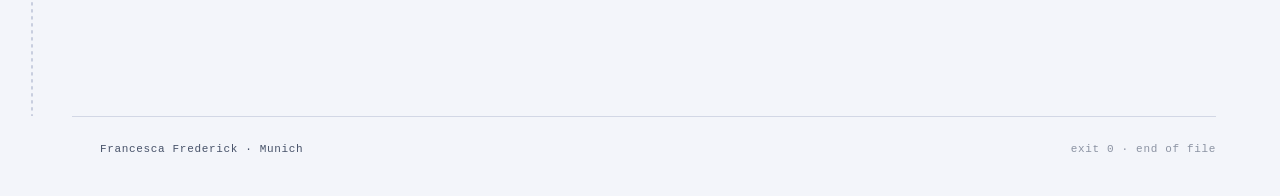
==== commit fa3cc193: "Site title: just my name Co-Authored-By: Claude Sonnet 5.5 <noreply@anthropic.com>" ====
--- a/index.html
+++ b/index.html
@@ -3,7 +3,7 @@
 <head>
 <meta charset="utf-8">
 <meta name="viewport" content="width=device-width, initial-scale=1">
-<title>Francesca Frederick · Signal v4</title>
+<title>Francesca Frederick</title>
 <meta name="description" content="Portfolio of Francesca Frederick: computer vision, LiDAR and machine learning engineer, and artist.">
 <meta name="darkreader-lock">
 <meta name="color-scheme" content="dark light">
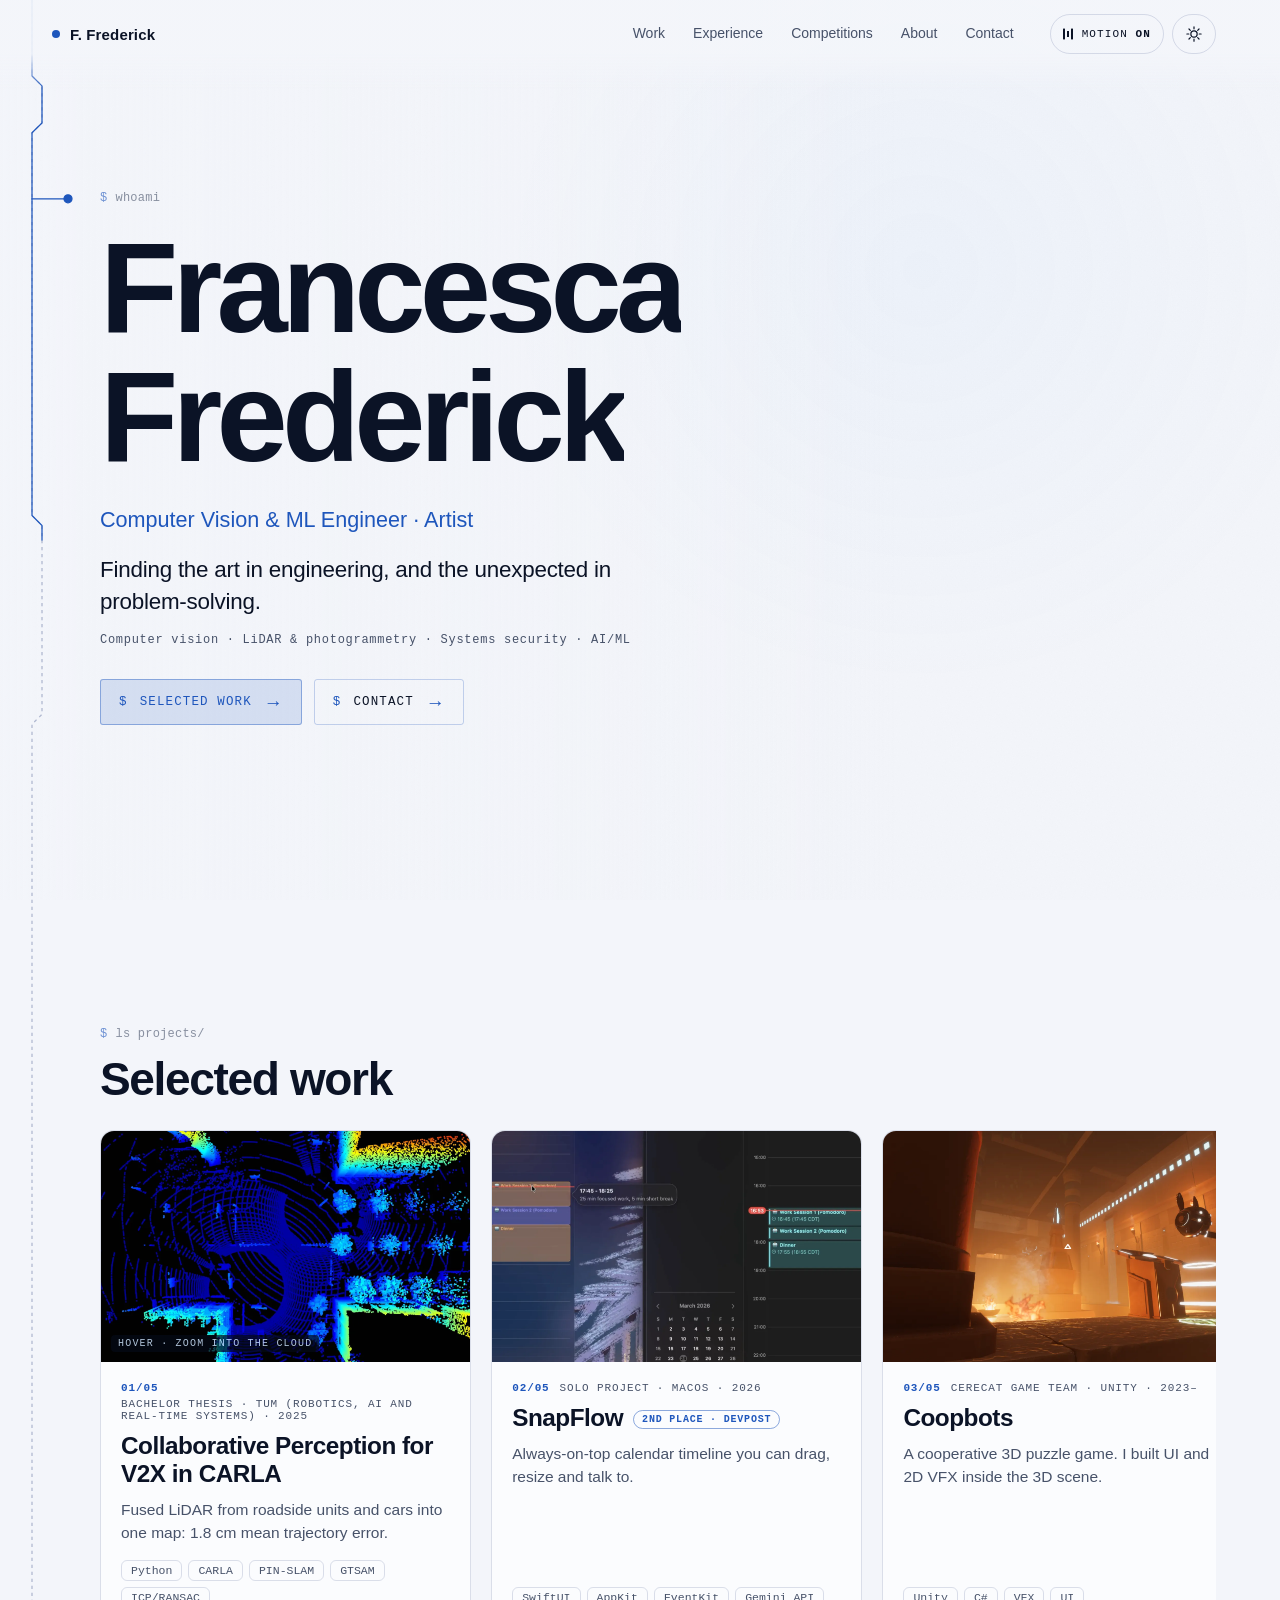
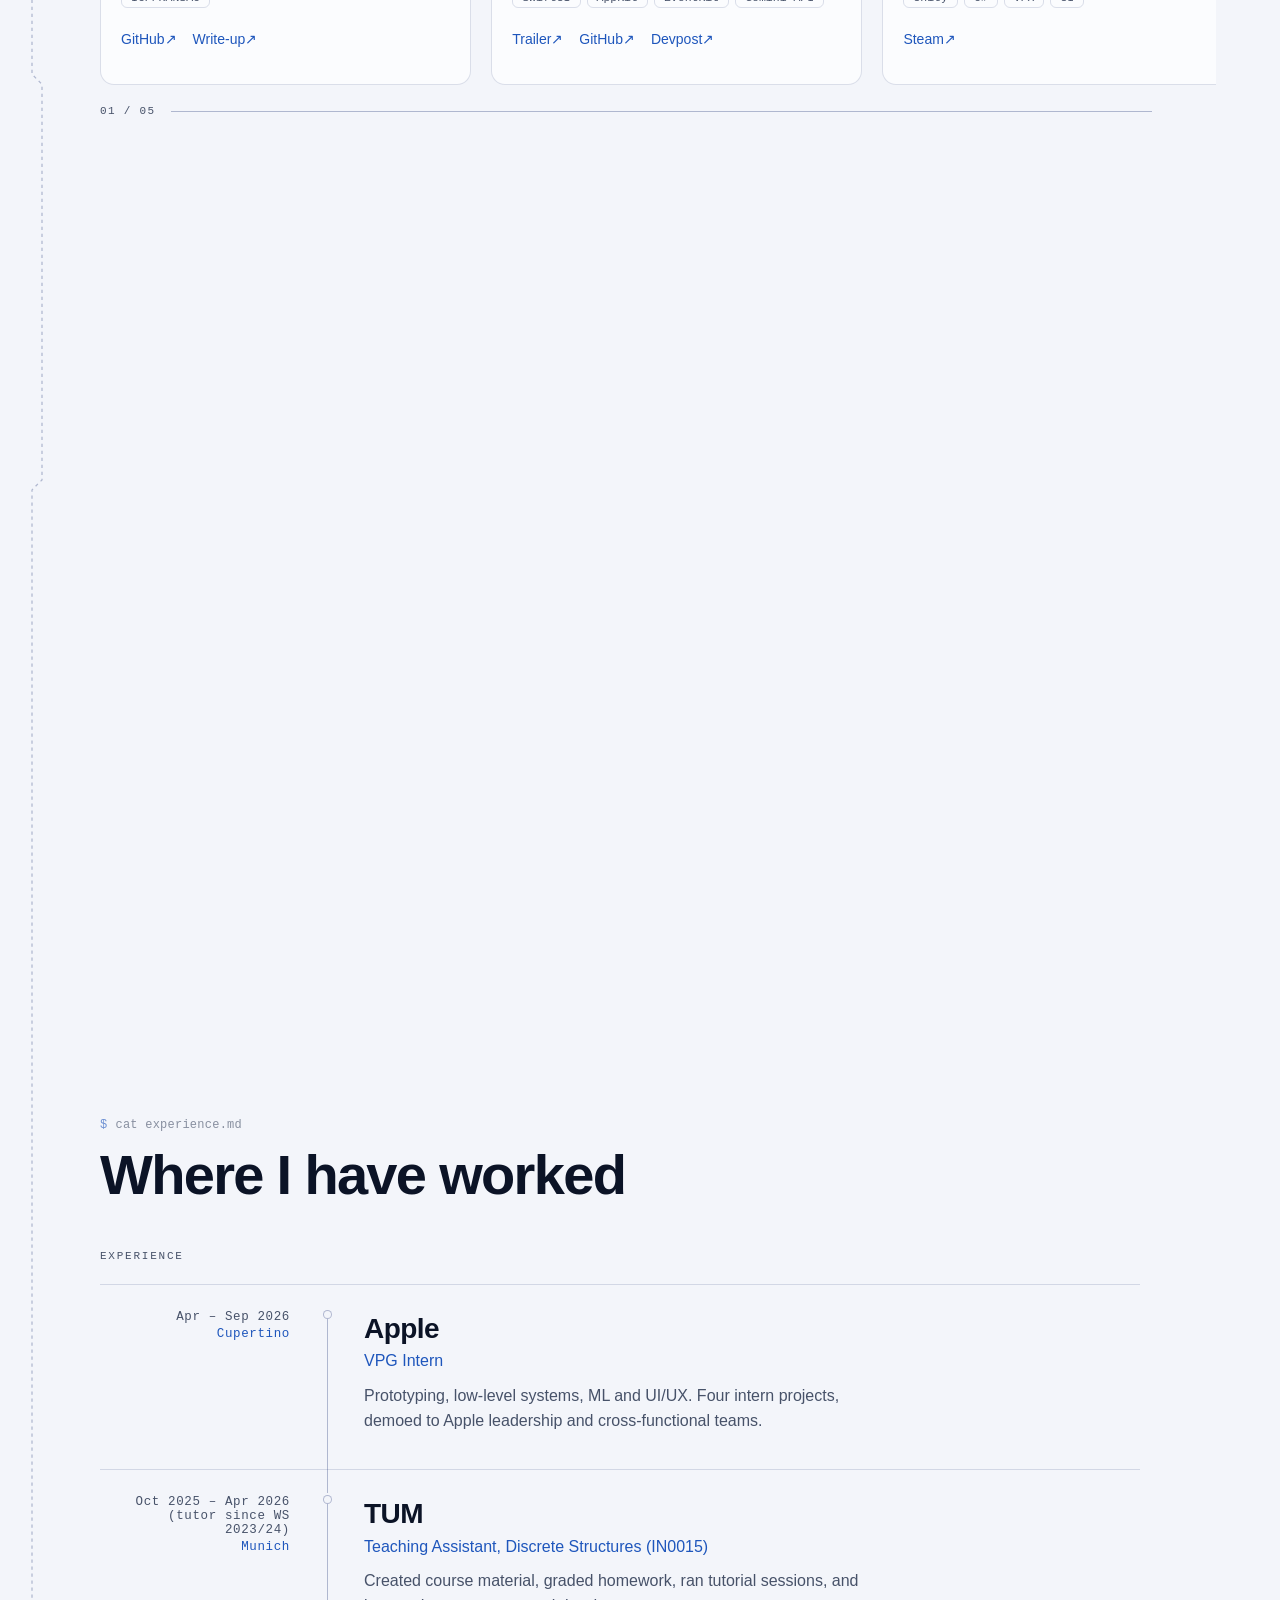
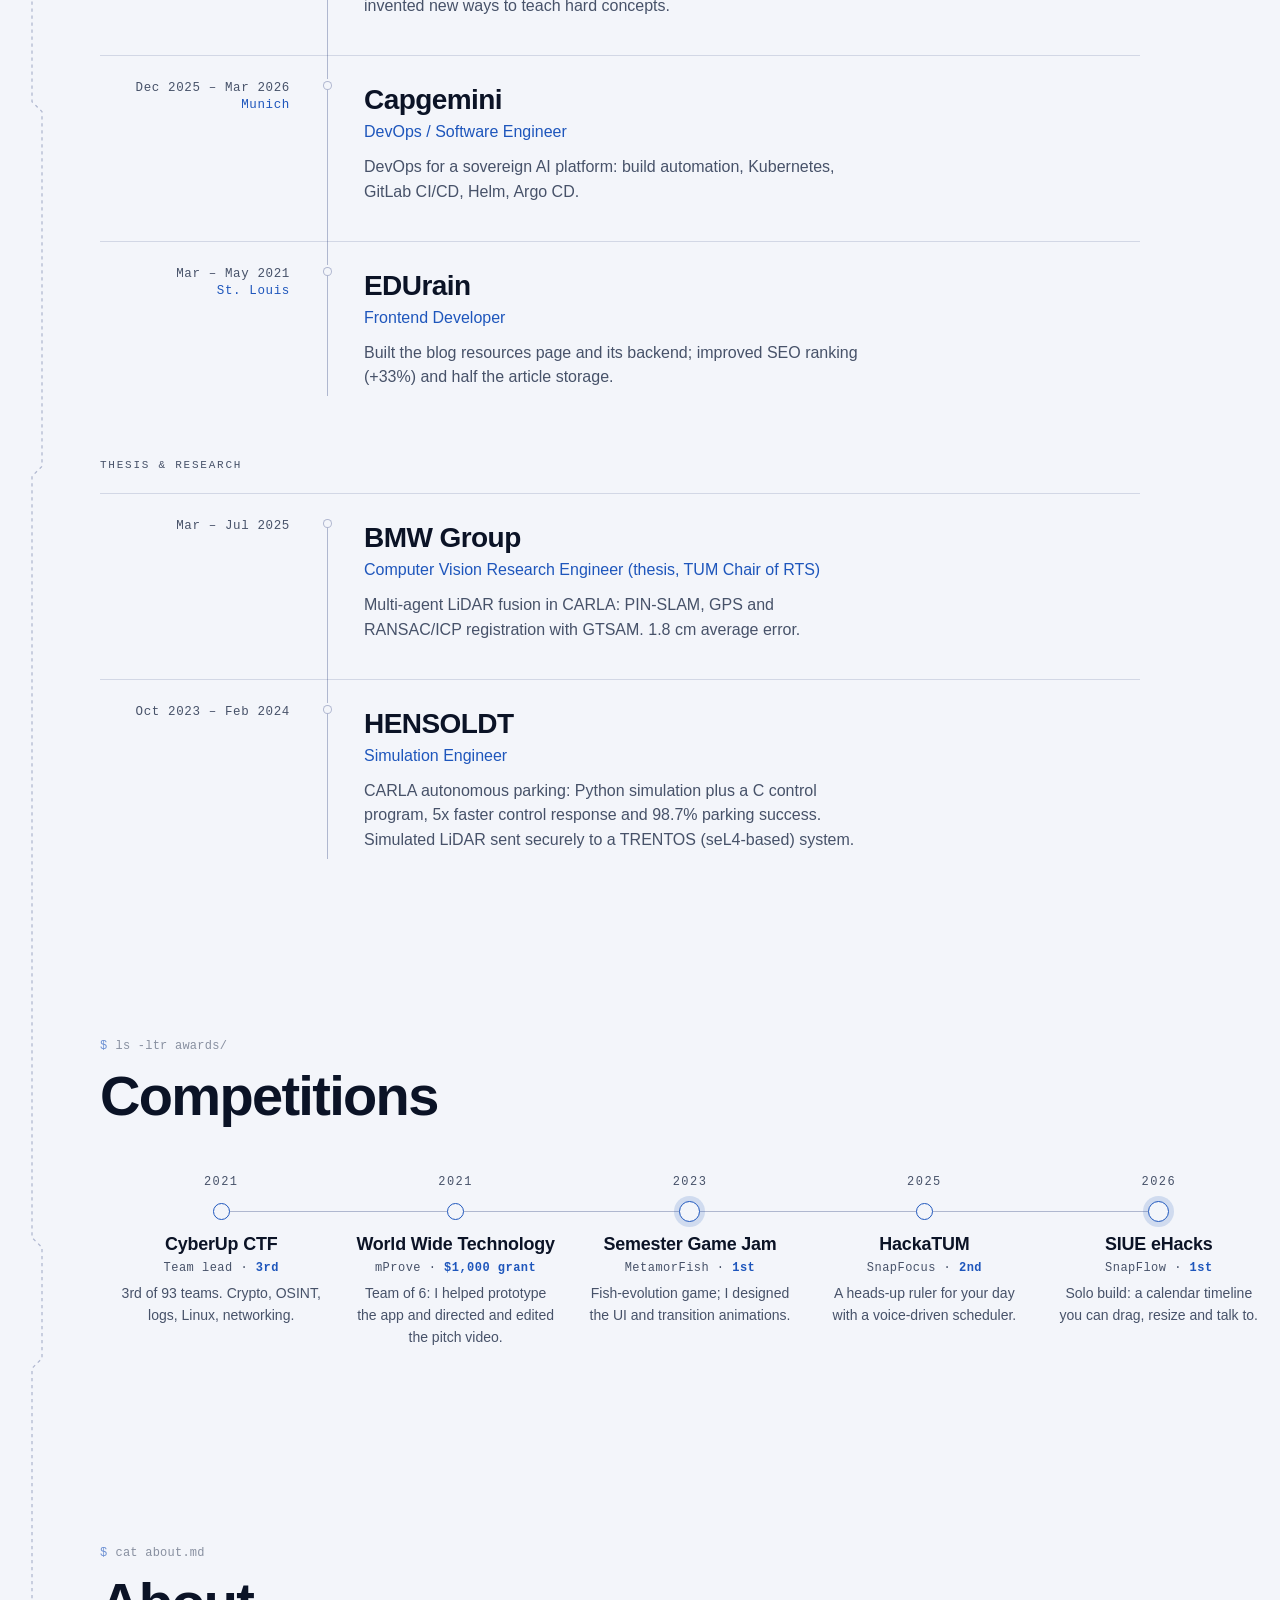
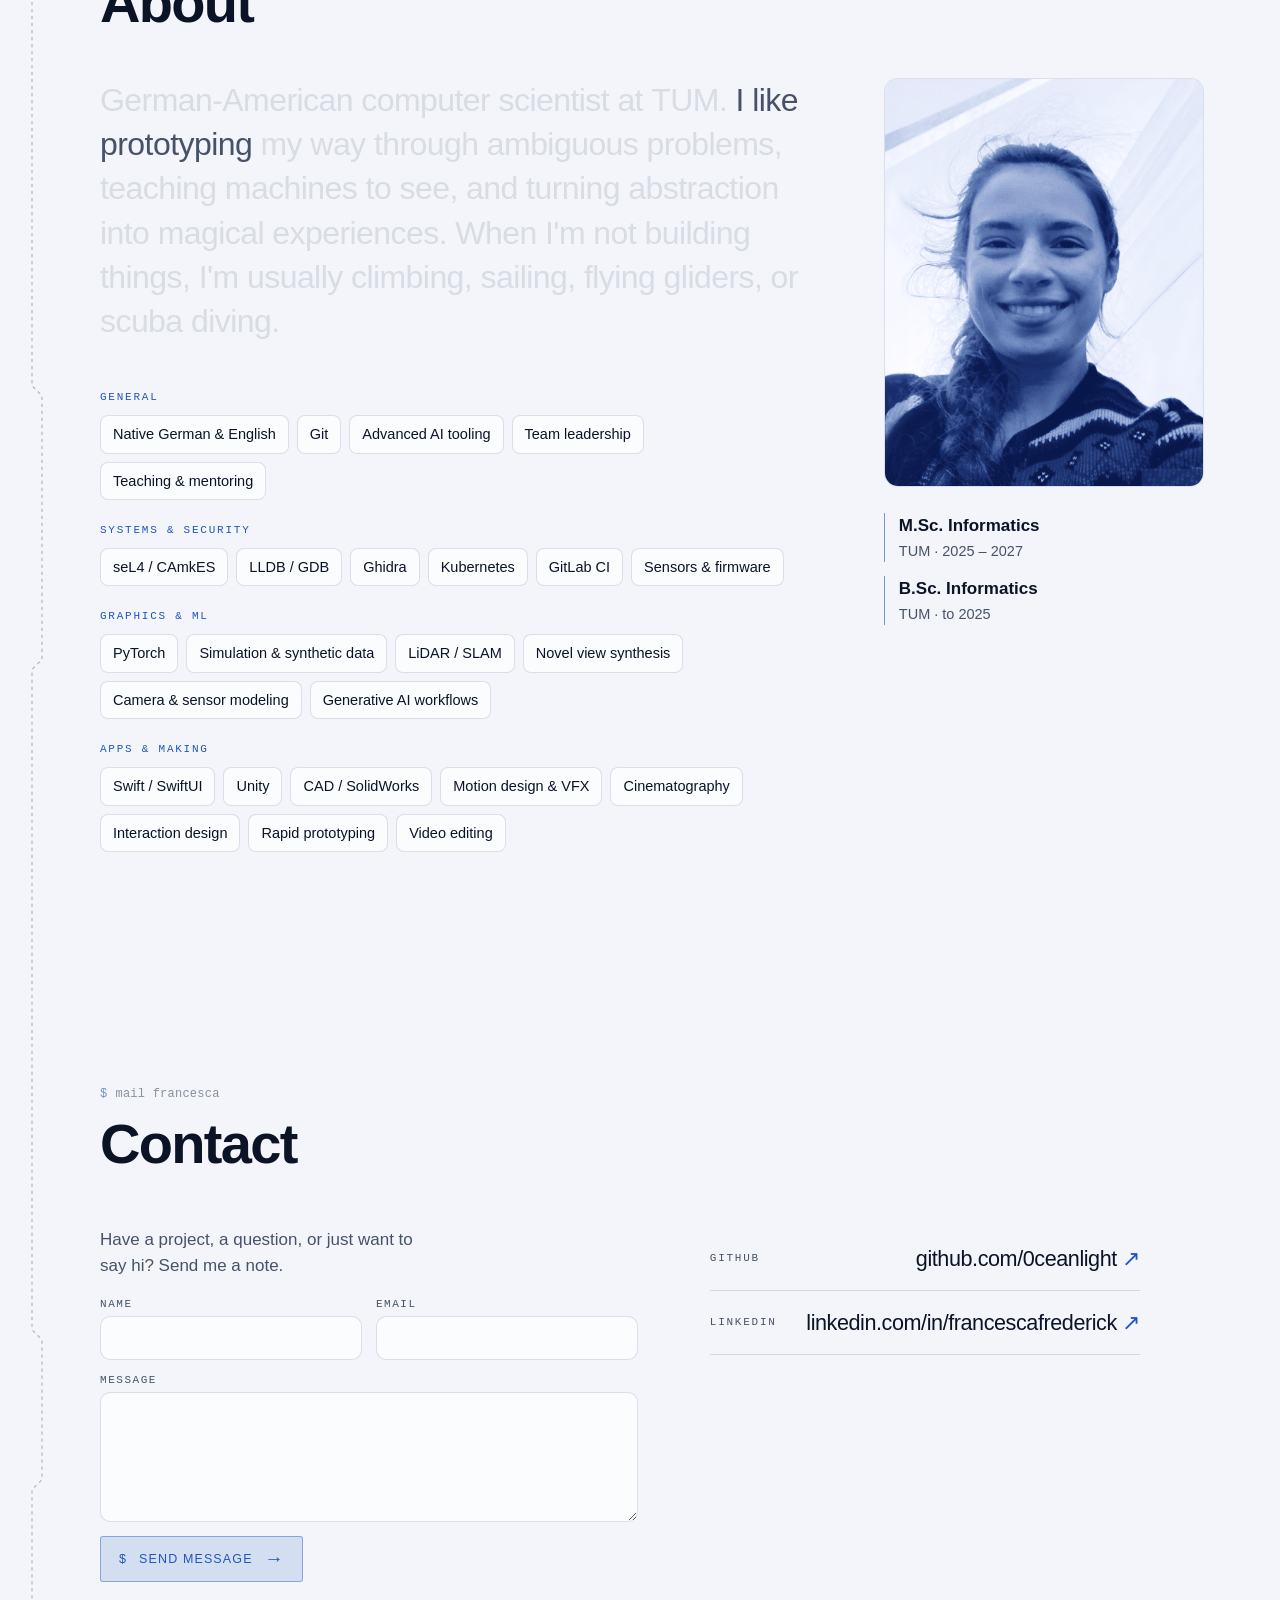
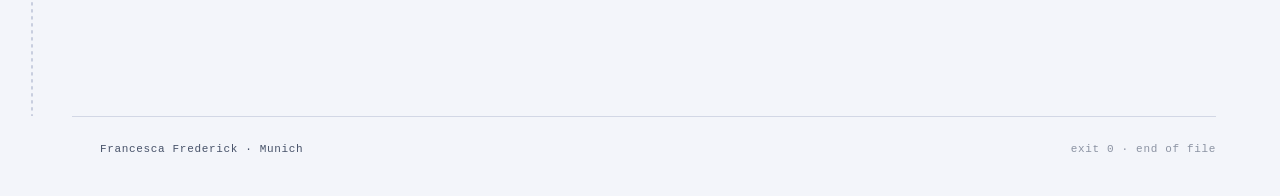
==== commit 0058755d: "Link preview: Open Graph tags and hero image Co-Authored-By: Claude Sonnet 5.5 <noreply@anthropic.co" ====
--- a/index.html
+++ b/index.html
@@ -5,6 +5,19 @@
 <meta name="viewport" content="width=device-width, initial-scale=1">
 <title>Francesca Frederick</title>
 <meta name="description" content="Portfolio of Francesca Frederick: computer vision, LiDAR and machine learning engineer, and artist.">
+<meta property="og:type" content="website">
+<meta property="og:site_name" content="Francesca Frederick">
+<meta property="og:title" content="Francesca Frederick">
+<meta property="og:description" content="Computer vision, LiDAR and machine learning engineer, and artist.">
+<meta property="og:url" content="https://francescafrederick.com/">
+<meta property="og:image" content="https://francescafrederick.com/assets/og-image.jpg">
+<meta property="og:image:width" content="1200">
+<meta property="og:image:height" content="630">
+<meta property="og:image:alt" content="Francesca Frederick, Computer Vision &amp; ML Engineer and Artist, over a LiDAR point cloud">
+<meta name="twitter:card" content="summary_large_image">
+<meta name="twitter:title" content="Francesca Frederick">
+<meta name="twitter:description" content="Computer vision, LiDAR and machine learning engineer, and artist.">
+<meta name="twitter:image" content="https://francescafrederick.com/assets/og-image.jpg">
 <meta name="darkreader-lock">
 <meta name="color-scheme" content="dark light">
 <meta name="theme-color" content="#070b16">
